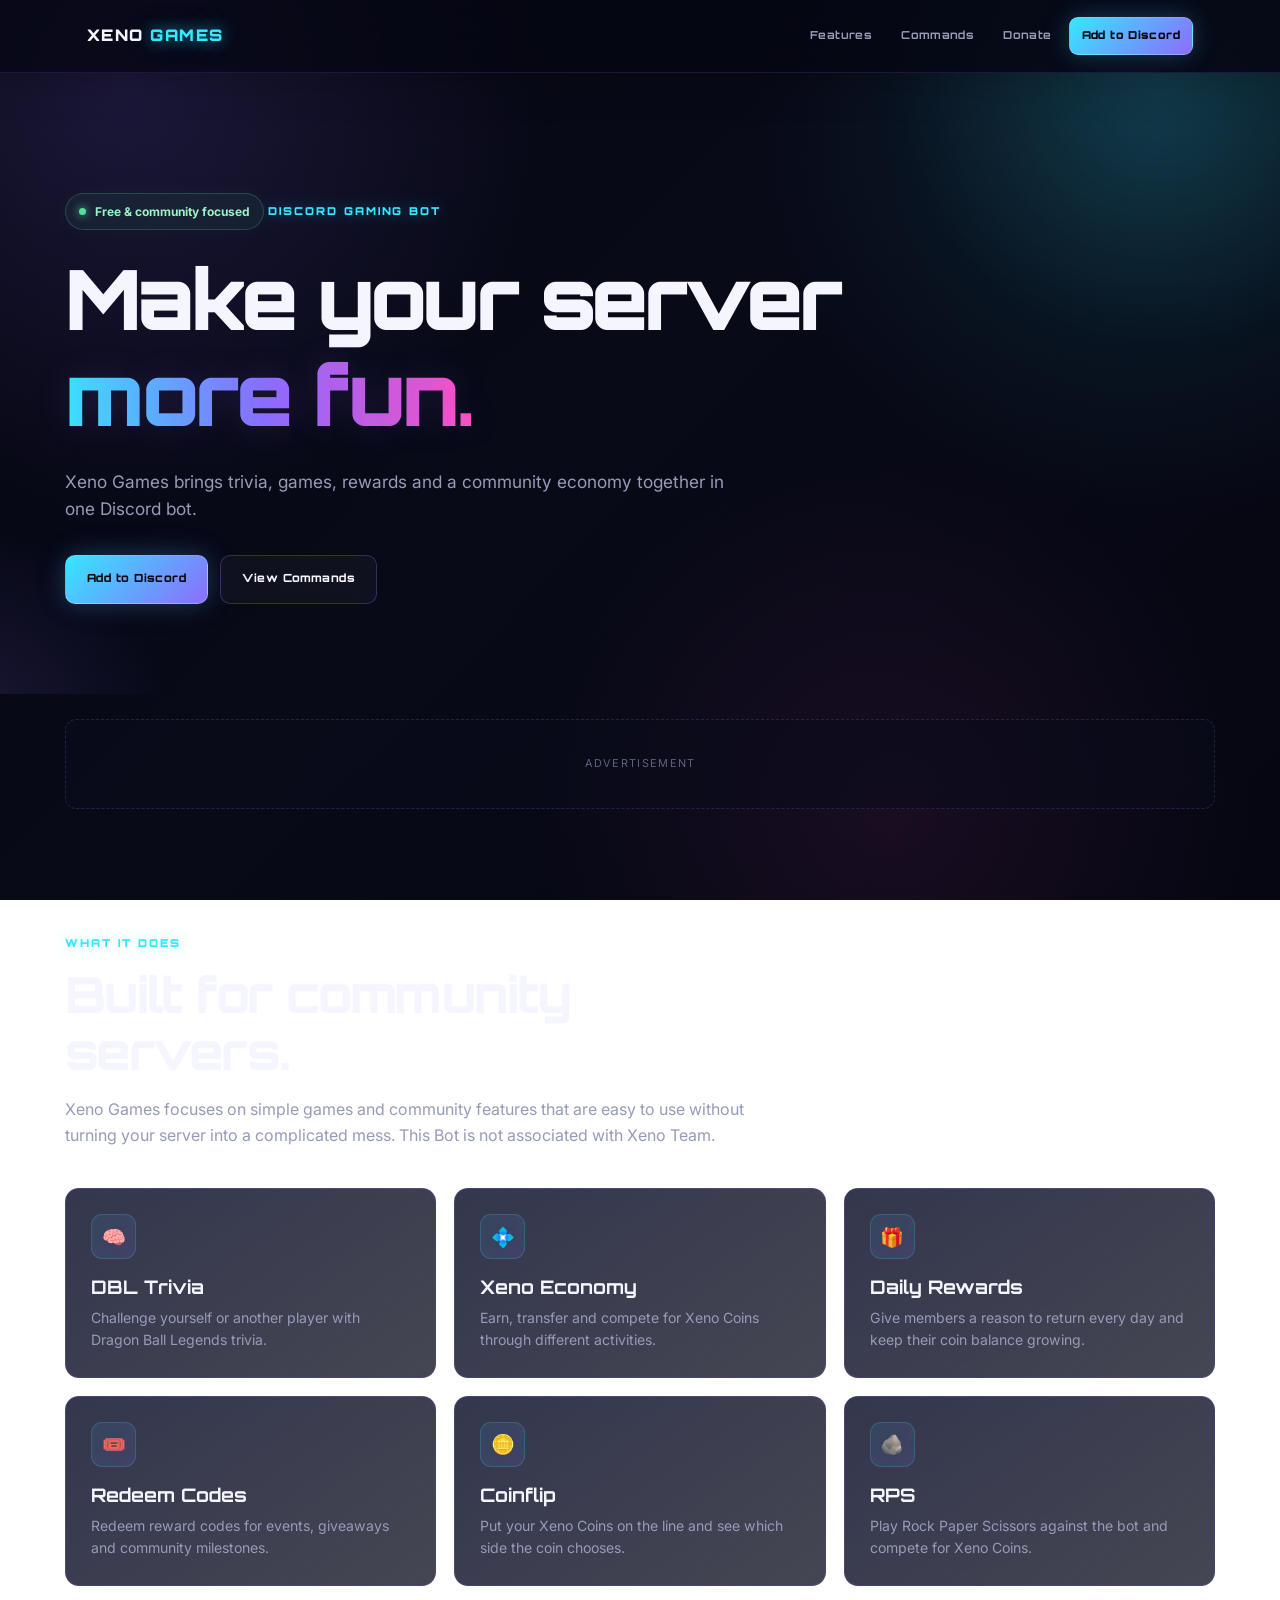
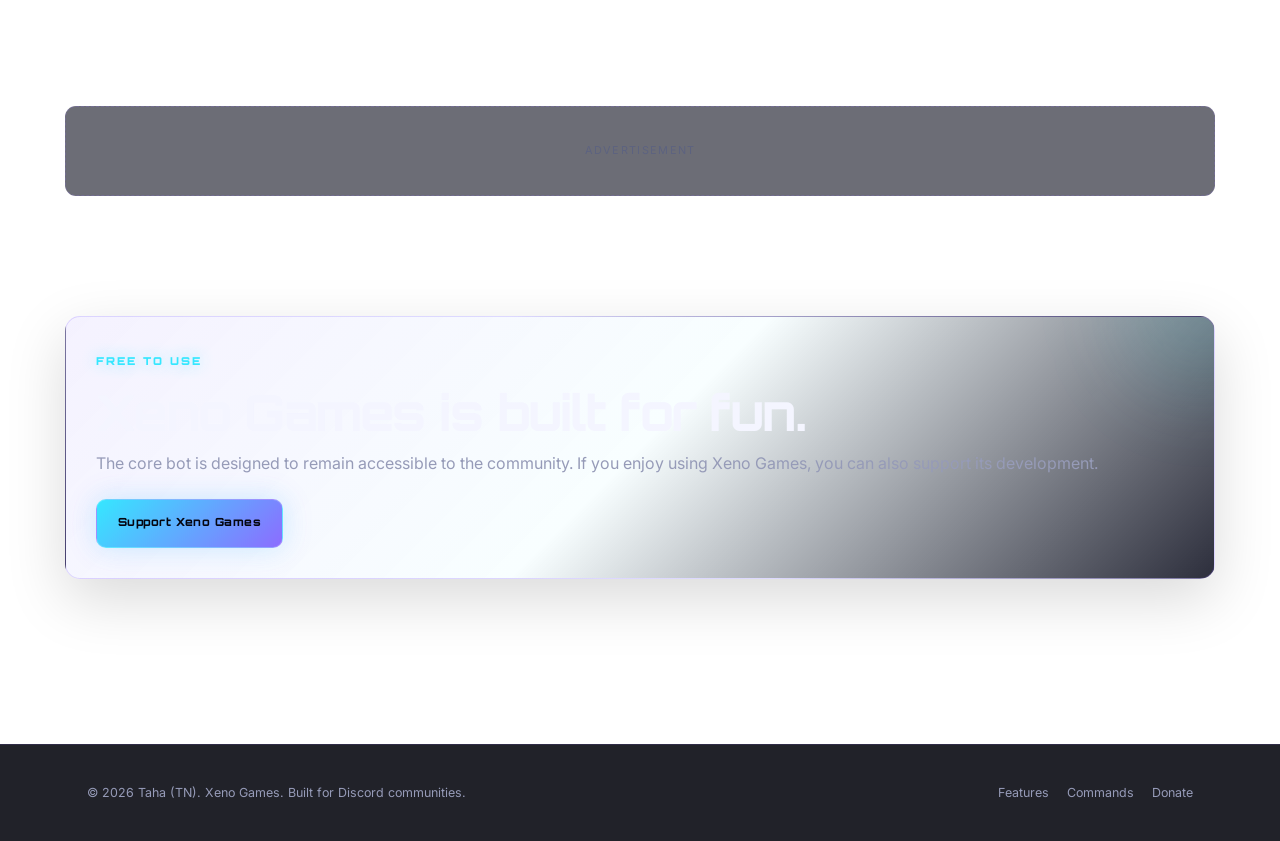
==== index.html @ e5353623 "Update index.html" ====
<!DOCTYPE html>
<html lang="en">
<head>
    <meta charset="UTF-8">
    <meta name="viewport" content="width=device-width, initial-scale=1.0">

    <meta name="description" content="Xeno Games is a Discord gaming bot featuring trivia, economy, rewards and games.">

    <title>Xeno Games — Discord Gaming Bot</title>

    <link rel="stylesheet" href="style.css?v=4">
</head>

<body>

<nav class="navbar">
    <div class="nav-inner">

        <a href="index.html" class="logo">
            XENO <span>GAMES</span>
        </a>

        <div class="nav-links">
            <a href="features.html">Features</a>
            <a href="commands.html">Commands</a>
            <a href="donate.html">Donate</a>
            <a href="https://discord.com/oauth2/authorize?client_id=1537692246218899456"
   target="_blank"
   class="nav-cta"
   style="position:relative; z-index:9999; pointer-events:auto;">
   Add to Discord
            </a>
        </div>

    </div>
</nav>


<main>

<section class="hero">
    <div class="container">

        <div class="hero-content">

            <div class="status">
                <span class="status-dot"></span>
                Free &amp; community focused
            </div>

            <span class="eyebrow">Discord Gaming Bot</span>

            <h1>
                Make your server
                <span>more fun.</span>
            </h1>

            <p class="hero-description">
                Xeno Games brings trivia, games, rewards and a community
                economy together in one Discord bot.
            </p>

            <div class="buttons">
                <a href="https://discord.com/oauth2/authorize?client_id=1537692246218899456" class="btn btn-primary">
                    Add to Discord
                </a>

                <a href="commands.html" class="btn btn-secondary">
                    View Commands
                </a>
            </div>

        </div>

    </div>
</section>


<div class="container">
    <div class="ad-slot">
        Advertisement
    </div>
</div>


<section class="section">
    <div class="container">

        <div class="section-header">
            <span class="eyebrow">What it does</span>

            <h2>Built for community servers.</h2>

            <p>
                Xeno Games focuses on simple games and community features
                that are easy to use without turning your server into a
                complicated mess. This Bot is not associated with Xeno Team.
            </p>
        </div>


        <div class="grid">

            <div class="card">
                <div class="card-icon">🧠</div>
                <h3>DBL Trivia</h3>
                <p>
                    Challenge yourself or another player with Dragon Ball
                    Legends trivia.
                </p>
            </div>

            <div class="card">
                <div class="card-icon">💠</div>
                <h3>Xeno Economy</h3>
                <p>
                    Earn, transfer and compete for Xeno Coins through
                    different activities.
                </p>
            </div>

            <div class="card">
                <div class="card-icon">🎁</div>
                <h3>Daily Rewards</h3>
                <p>
                    Give members a reason to return every day and keep
                    their coin balance growing.
                </p>
            </div>

            <div class="card">
                <div class="card-icon">🎟️</div>
                <h3>Redeem Codes</h3>
                <p>
                    Redeem reward codes for events, giveaways and
                    community milestones.
                </p>
            </div>

            <div class="card">
                <div class="card-icon">🪙</div>
                <h3>Coinflip</h3>
                <p>
                    Put your Xeno Coins on the line and see which side
                    the coin chooses.
                </p>
            </div>

            <div class="card">
                <div class="card-icon">🪨</div>
                <h3>RPS</h3>
                <p>
                    Play Rock Paper Scissors against the bot and compete
                    for Xeno Coins.
                </p>
            </div>

        </div>

    </div>
</section>


<div class="container">
    <div class="ad-slot">
        Advertisement
    </div>
</div>


<section class="section">
    <div class="container">

        <div class="info-panel">

            <span class="eyebrow">Free to use</span>

            <h2>Xeno Games is built for fun.</h2>

            <p>
                The core bot is designed to remain accessible to the
                community. If you enjoy using Xeno Games, you can also
                support its development.
            </p>

            <div class="buttons" style="margin-top: 22px;">
                <a href="donate.html" class="btn btn-primary">
                    Support Xeno Games
                </a>
            </div>

        </div>

    </div>
</section>

</main>


<footer>
    <div class="footer-inner">

        <div class="footer-text">
            © 2026 Taha (TN). Xeno Games. Built for Discord communities.
        </div>

        <div class="footer-links">
            <a href="features.html">Features</a>
            <a href="commands.html">Commands</a>
            <a href="donate.html">Donate</a>
        </div>

    </div>
</footer>

</body>
</html>
---- style.css ----
@import url('https://fonts.googleapis.com/css2?family=Inter:wght@400;500;600;700;800&family=Orbitron:wght@500;600;700;800;900&display=swap');

/* =========================================================
   XENO PROJECTS — GAMING / CYBER THEME
========================================================= */

:root {
    --bg: #050611;
    --bg-2: #080a18;
    --panel: rgba(15, 18, 38, 0.78);
    --panel-solid: #0f1226;
    --panel-2: rgba(21, 25, 52, 0.9);

    --border: rgba(126, 110, 255, 0.18);
    --border-hover: rgba(126, 110, 255, 0.48);

    --text: #f4f5ff;
    --muted: #969bb8;

    --cyan: #35e7ff;
    --cyan-soft: #82f1ff;

    --purple: #8c6cff;
    --purple-soft: #b5a1ff;

    --pink: #ff4fc3;
    --orange: #ff914d;

    --green: #52e09b;
    --red: #ff5f72;

    --radius: 14px;
}

/* =========================================================
   RESET
========================================================= */

* {
    margin: 0;
    padding: 0;
    box-sizing: border-box;
}

html {
    scroll-behavior: smooth;
}

body {
    min-height: 100vh;

    font-family:
        "Inter",
        system-ui,
        -apple-system,
        BlinkMacSystemFont,
        "Segoe UI",
        sans-serif;

    color: var(--text);

    line-height: 1.6;

    overflow-x: hidden;

    background:
        radial-gradient(
            circle at 10% 10%,
            rgba(140, 108, 255, 0.16),
            transparent 30%
        ),
        radial-gradient(
            circle at 90% 15%,
            rgba(53, 231, 255, 0.11),
            transparent 28%
        ),
        radial-gradient(
            circle at 70% 90%,
            rgba(255, 79, 195, 0.08),
            transparent 30%
        ),
        linear-gradient(
            135deg,
            #050611,
            #080a18 45%,
            #050611
        );

    background-attachment: fixed;
}

body::before {
    content: "";

    position: fixed;

    inset: 0;

    pointer-events: none;

    opacity: 0.18;

    background-image:
        linear-gradient(
            rgba(255,255,255,0.025) 1px,
            transparent 1px
        ),
        linear-gradient(
            90deg,
            rgba(255,255,255,0.025) 1px,
            transparent 1px
        );

    background-size: 45px 45px;

    mask-image: linear-gradient(
        to bottom,
        black,
        transparent 85%
    );

    z-index: -1;
}

a {
    color: inherit;
    text-decoration: none;
}

button,
a {
    -webkit-tap-highlight-color: transparent;
}

/* =========================================================
   GAMING TYPOGRAPHY
========================================================= */

h1,
h2,
h3,
.logo,
.nav-links a,
.nav-cta,
.btn,
.eyebrow,
.command-name {
    font-family:
        "Orbitron",
        "Inter",
        sans-serif;
}

h1,
h2,
h3 {
    line-height: 1.15;
}

h1 {
    font-weight: 900;
    letter-spacing: -0.045em;
}

h2 {
    font-weight: 800;
    letter-spacing: -0.035em;
}

h3 {
    font-weight: 700;
}

/* =========================================================
   NAVBAR
========================================================= */

.navbar {
    position: sticky;

    top: 0;

    z-index: 1000;

    width: 100%;

    background:
        rgba(5, 6, 17, 0.72);

    border-bottom:
        1px solid rgba(140, 108, 255, 0.16);

    backdrop-filter: blur(22px);
    -webkit-backdrop-filter: blur(22px);

    box-shadow:
        0 10px 40px rgba(0, 0, 0, 0.18);
}

.nav-inner {
    max-width: 1150px;

    min-height: 72px;

    margin: auto;

    padding: 0 22px;

    display: flex;

    align-items: center;

    justify-content: space-between;

    gap: 20px;
}

.logo {
    font-size: 1rem;

    font-weight: 900;

    letter-spacing: 0.09em;

    white-space: nowrap;
}

.logo span {
    color: var(--cyan);

    text-shadow:
        0 0 15px rgba(53, 231, 255, 0.65),
        0 0 35px rgba(53, 231, 255, 0.25);
}

.nav-links {
    display: flex;

    align-items: center;

    gap: 5px;
}

.nav-links a {
    position: relative;

    padding: 9px 12px;

    border-radius: 9px;

    color: var(--muted);

    font-size: 0.69rem;

    font-weight: 700;

    letter-spacing: 0.035em;

    transition:
        color 0.2s ease,
        background 0.2s ease,
        transform 0.2s ease;
}

.nav-links a:hover,
.nav-links a.active {
    color: white;

    background:
        linear-gradient(
            135deg,
            rgba(140,108,255,0.13),
            rgba(53,231,255,0.06)
        );

    transform: translateY(-1px);
}

.nav-links a.active::after {
    content: "";

    position: absolute;

    left: 18%;
    right: 18%;

    bottom: 3px;

    height: 2px;

    border-radius: 99px;

    background:
        linear-gradient(
            90deg,
            var(--purple),
            var(--cyan)
        );

    box-shadow:
        0 0 10px rgba(53, 231, 255, 0.5);
}

/* =========================================================
   DISCORD BUTTON
========================================================= */

.nav-cta {
    color: #050611 !important;

    background:
        linear-gradient(
            135deg,
            var(--cyan),
            var(--purple)
        ) !important;

    border:
        1px solid rgba(255,255,255,0.22);

    font-weight: 900 !important;

    box-shadow:
        0 0 22px rgba(53,231,255,0.18),
        0 0 35px rgba(140,108,255,0.12);

    transition:
        transform 0.2s ease,
        filter 0.2s ease,
        box-shadow 0.2s ease;
}

.nav-cta:hover {
    color: #050611 !important;

    transform: translateY(-2px) scale(1.02);

    filter: brightness(1.1);

    box-shadow:
        0 0 30px rgba(53,231,255,0.35),
        0 0 45px rgba(140,108,255,0.22);
}

/* =========================================================
   GENERAL
========================================================= */

.container {
    width: min(1150px, calc(100% - 36px));

    margin: auto;
}

.section {
    padding: 95px 0;
}

.section-header {
    max-width: 700px;

    margin-bottom: 40px;
}

.eyebrow {
    display: inline-block;

    margin-bottom: 14px;

    color: var(--cyan);

    font-size: 0.68rem;

    font-weight: 900;

    letter-spacing: 0.18em;

    text-transform: uppercase;

    text-shadow:
        0 0 15px rgba(53,231,255,0.45);
}

h1 {
    font-size:
        clamp(2.6rem, 7vw, 5.2rem);
}

h2 {
    font-size:
        clamp(2rem, 4vw, 3.1rem);
}

.section-header p,
.muted {
    color: var(--muted);
}

.section-header p {
    margin-top: 17px;

    font-size: 1rem;
}

/* =========================================================
   HERO
========================================================= */

.hero {
    position: relative;

    padding: 120px 0 90px;

    overflow: hidden;
}

.hero::before {
    content: "";

    position: absolute;

    width: 600px;
    height: 600px;

    top: -300px;
    right: -180px;

    border-radius: 50%;

    background:
        radial-gradient(
            circle,
            rgba(53,231,255,0.14),
            transparent 65%
        );

    filter: blur(20px);

    pointer-events: none;
}

.hero::after {
    content: "";

    position: absolute;

    width: 500px;
    height: 500px;

    left: -300px;
    bottom: -300px;

    border-radius: 50%;

    background:
        radial-gradient(
            circle,
            rgba(140,108,255,0.16),
            transparent 65%
        );

    pointer-events: none;
}

.hero-content {
    position: relative;

    z-index: 2;

    max-width: 820px;
}

.hero h1 span {
    color: transparent;

    background:
        linear-gradient(
            90deg,
            var(--cyan),
            var(--purple),
            var(--pink)
        );

    background-clip: text;
    -webkit-background-clip: text;

    text-shadow:
        0 0 35px rgba(140,108,255,0.16);
}

.hero-description {
    max-width: 680px;

    margin: 25px 0 32px;

    color: var(--muted);

    font-size: 1.08rem;
}

/* =========================================================
   STATUS
========================================================= */

.status {
    display: inline-flex;

    align-items: center;

    gap: 9px;

    padding: 8px 13px;

    margin-bottom: 21px;

    border:
        1px solid rgba(82,224,155,0.22);

    border-radius: 999px;

    background:
        rgba(82,224,155,0.07);

    color: #9bf2c6;

    font-size: 0.75rem;

    font-weight: 700;

    box-shadow:
        0 0 20px rgba(82,224,155,0.05);
}

.status-dot {
    width: 7px;
    height: 7px;

    border-radius: 50%;

    background: var(--green);

    box-shadow:
        0 0 8px var(--green);

    animation:
        pulse 2s infinite;
}

@keyframes pulse {
    0%,
    100% {
        opacity: 1;
        transform: scale(1);
    }

    50% {
        opacity: 0.55;
        transform: scale(0.8);
    }
}

/* =========================================================
   BUTTONS
========================================================= */

.buttons {
    display: flex;

    flex-wrap: wrap;

    gap: 12px;
}

.btn {
    position: relative;

    display: inline-flex;

    align-items: center;

    justify-content: center;

    min-height: 49px;

    padding: 0 21px;

    border: 1px solid transparent;

    border-radius: 10px;

    font-size: 0.7rem;

    font-weight: 800;

    letter-spacing: 0.04em;

    cursor: pointer;

    overflow: hidden;

    transition:
        transform 0.2s ease,
        box-shadow 0.2s ease,
        filter 0.2s ease,
        border-color 0.2s ease;
}

.btn::before {
    content: "";

    position: absolute;

    top: 0;
    left: -120%;

    width: 80%;
    height: 100%;

    background:
        linear-gradient(
            90deg,
            transparent,
            rgba(255,255,255,0.22),
            transparent
        );

    transform: skewX(-20deg);

    transition: left 0.55s ease;

    pointer-events: none;
}

.btn:hover::before {
    left: 140%;
}

.btn:hover {
    transform: translateY(-3px);
}

.btn:active {
    transform: translateY(0) scale(0.97);
}

/* CYAN + PURPLE */

.btn-primary {
    color: #050611;

    background:
        linear-gradient(
            135deg,
            var(--cyan),
            var(--purple)
        );

    border-color:
        rgba(255,255,255,0.2);

    box-shadow:
        0 0 25px rgba(53,231,255,0.18),
        0 0 35px rgba(140,108,255,0.12);
}

.btn-primary:hover {
    filter: brightness(1.12);

    box-shadow:
        0 0 35px rgba(53,231,255,0.32),
        0 0 50px rgba(140,108,255,0.22);
}

/* GLASS */

.btn-secondary {
    color: var(--text);

    background:
        rgba(255,255,255,0.035);

    border-color:
        rgba(140,108,255,0.3);

    backdrop-filter: blur(10px);
}

.btn-secondary:hover {
    color: var(--cyan);

    border-color:
        rgba(53,231,255,0.6);

    background:
        rgba(53,231,255,0.07);

    box-shadow:
        0 0 25px rgba(53,231,255,0.12);
}

/* ORANGE */

.btn-orange {
    color: #180a03;

    background:
        linear-gradient(
            135deg,
            var(--orange),
            #ffc06d
        );

    box-shadow:
        0 0 25px rgba(255,145,77,0.16);
}

.btn-orange:hover {
    filter: brightness(1.1);

    box-shadow:
        0 0 35px rgba(255,145,77,0.3);
}

/* PURPLE */

.btn-purple {
    color: white;

    background:
        linear-gradient(
            135deg,
            #7357ff,
            #bd73ff
        );

    box-shadow:
        0 0 25px rgba(140,108,255,0.2);
}

.btn-purple:hover {
    filter: brightness(1.1);

    box-shadow:
        0 0 35px rgba(140,108,255,0.35);
}

/* GREEN */

.btn-green {
    color: #06130d;

    background:
        linear-gradient(
            135deg,
            var(--green),
            #9af5c8
        );

    box-shadow:
        0 0 25px rgba(82,224,155,0.15);
}

.btn-green:hover {
    filter: brightness(1.08);

    box-shadow:
        0 0 35px rgba(82,224,155,0.3);
}

/* PINK */

.btn-pink {
    color: white;

    background:
        linear-gradient(
            135deg,
            var(--pink),
            #8c6cff
        );

    box-shadow:
        0 0 25px rgba(255,79,195,0.16);
}

.btn-pink:hover {
    filter: brightness(1.1);

    box-shadow:
        0 0 35px rgba(255,79,195,0.3);
}

/* =========================================================
   CARDS
========================================================= */

.grid {
    display: grid;

    grid-template-columns:
        repeat(3, 1fr);

    gap: 18px;
}

.card {
    position: relative;

    padding: 25px;

    border:
        1px solid var(--border);

    border-radius: var(--radius);

    background:
        linear-gradient(
            145deg,
            rgba(18,22,48,0.86),
            rgba(10,12,28,0.76)
        );

    backdrop-filter: blur(14px);
    -webkit-backdrop-filter: blur(14px);

    overflow: hidden;

    transition:
        transform 0.25s ease,
        border-color 0.25s ease,
        box-shadow 0.25s ease,
        background 0.25s ease;
}

.card::before {
    content: "";

    position: absolute;

    top: 0;
    left: 0;
    right: 0;

    height: 2px;

    background:
        linear-gradient(
            90deg,
            transparent,
            var(--purple),
            var(--cyan),
            transparent
        );

    opacity: 0;

    transition: opacity 0.25s ease;
}

.card:hover {
    transform: translateY(-7px);

    border-color:
        var(--border-hover);

    background:
        linear-gradient(
            145deg,
            rgba(23,27,58,0.95),
            rgba(11,14,32,0.9)
        );

    box-shadow:
        0 20px 50px rgba(0,0,0,0.28),
        0 0 30px rgba(140,108,255,0.08);
}

.card:hover::before {
    opacity: 1;
}

.card-icon {
    width: 45px;
    height: 45px;

    display: flex;

    align-items: center;
    justify-content: center;

    margin-bottom: 18px;

    border:
        1px solid rgba(53,231,255,0.18);

    border-radius: 11px;

    background:
        linear-gradient(
            135deg,
            rgba(53,231,255,0.08),
            rgba(140,108,255,0.12)
        );

    box-shadow:
        inset 0 0 20px rgba(140,108,255,0.04);

    font-size: 1.2rem;
}

.card h3 {
    margin-bottom: 8px;
}

.card p {
    color: var(--muted);

    font-size: 0.88rem;
}

/* =========================================================
   COMMANDS
========================================================= */

.command-list {
    display: grid;

    gap: 12px;
}

.command {
    position: relative;

    display: flex;

    align-items: center;

    justify-content: space-between;

    gap: 20px;

    padding: 18px 20px;

    border:
        1px solid var(--border);

    border-radius: 11px;

    background:
        rgba(13,16,35,0.72);

    backdrop-filter: blur(10px);

    transition:
        transform 0.2s ease,
        border-color 0.2s ease,
        background 0.2s ease,
        box-shadow 0.2s ease;
}

.command:hover {
    transform: translateX(5px);

    border-color:
        rgba(53,231,255,0.35);

    background:
        rgba(19,24,50,0.88);

    box-shadow:
        0 10px 30px rgba(0,0,0,0.18),
        -3px 0 20px rgba(53,231,255,0.05);
}

.command-name {
    color: var(--cyan);

    font-size: 0.78rem;

    font-weight: 800;

    text-shadow:
        0 0 12px rgba(53,231,255,0.25);
}

.command-description {
    color: var(--muted);

    font-size: 0.88rem;

    text-align: right;
}

/* =========================================================
   INFO PANEL
========================================================= */

.info-panel {
    position: relative;

    padding: 30px;

    border:
        1px solid rgba(140,108,255,0.25);

    border-radius: 15px;

    background:
        linear-gradient(
            135deg,
            rgba(140,108,255,0.09),
            rgba(53,231,255,0.035),
            rgba(10,12,28,0.86)
        );

    box-shadow:
        0 20px 60px rgba(0,0,0,0.15);

    overflow: hidden;
}

.info-panel::after {
    content: "";

    position: absolute;

    width: 180px;
    height: 180px;

    top: -100px;
    right: -80px;

    border-radius: 50%;

    background:
        rgba(53,231,255,0.1);

    filter: blur(40px);

    pointer-events: none;
}

.info-panel p {
    margin-top: 10px;

    color: var(--muted);
}

/* =========================================================
   DONATION
========================================================= */

.donate-box {
    max-width: 760px;

    padding: 38px;

    border:
        1px solid rgba(255,145,77,0.25);

    border-radius: 16px;

    background:
        linear-gradient(
            135deg,
            rgba(255,145,77,0.08),
            rgba(140,108,255,0.055),
            rgba(10,12,28,0.88)
        );

    box-shadow:
        0 20px 60px rgba(0,0,0,0.18);
}

.donate-box h2 {
    margin-bottom: 13px;
}

.donate-box p {
    color: var(--muted);
}

.payment-list {
    display: grid;

    grid-template-columns:
        repeat(3, 1fr);

    gap: 13px;

    margin-top: 28px;
}

.payment {
    padding: 18px;

    border:
        1px solid var(--border);

    border-radius: 11px;

    background:
        rgba(7,9,22,0.72);

    transition:
        transform 0.2s ease,
        border-color 0.2s ease,
        background 0.2s ease;
}

.payment:hover {
    transform: translateY(-4px);

    border-color:
        rgba(255,145,77,0.35);

    background:
        rgba(20,17,34,0.9);
}

.payment strong {
    display: block;

    margin-bottom: 5px;

    font-family: "Orbitron", sans-serif;

    font-size: 0.78rem;
}

.payment span {
    color: var(--muted);

    font-size: 0.8rem;
}

/* =========================================================
   AD SLOT
========================================================= */

.ad-slot {
    width: 100%;

    min-height: 90px;

    margin: 25px 0;

    display: flex;

    align-items: center;

    justify-content: center;

    border:
        1px dashed rgba(140,108,255,0.22);

    border-radius: 11px;

    background:
        rgba(10,12,27,0.6);

    color: #5d6380;

    font-size: 0.68rem;

    letter-spacing: 0.12em;

    text-transform: uppercase;
}

/* =========================================================
   PAGE HERO
========================================================= */

.page-hero {
    position: relative;

    padding: 85px 0 40px;

    overflow: hidden;
}

.page-hero::after {
    content: "";

    position: absolute;

    width: 350px;
    height: 350px;

    right: -150px;
    top: -130px;

    border-radius: 50%;

    background:
        radial-gradient(
            circle,
            rgba(140,108,255,0.13),
            transparent 68%
        );

    pointer-events: none;
}

.page-hero h1 {
    position: relative;

    z-index: 1;

    font-size:
        clamp(2.4rem, 6vw, 4.2rem);
}

.page-hero p {
    position: relative;

    z-index: 1;

    max-width: 650px;

    margin-top: 16px;

    color: var(--muted);
}

/* =========================================================
   FOOTER
========================================================= */

footer {
    position: relative;

    margin-top: 70px;

    border-top:
        1px solid rgba(140,108,255,0.14);

    background:
        rgba(3,4,12,0.88);

    backdrop-filter: blur(15px);
}

.footer-inner {
    max-width: 1150px;

    margin: auto;

    padding: 38px 22px;

    display: flex;

    align-items: center;

    justify-content: space-between;

    gap: 20px;
}

.footer-text {
    color: var(--muted);

    font-size: 0.78rem;
}

.footer-links {
    display: flex;

    gap: 18px;
}

.footer-links a {
    color: var(--muted);

    font-size: 0.78rem;

    transition:
        color 0.2s ease,
        transform 0.2s ease;
}

.footer-links a:hover {
    color: var(--cyan);

    transform: translateY(-2px);
}

/* =========================================================
   SELECTION
========================================================= */

::selection {
    color: #050611;

    background:
        var(--cyan);
}

/*
=========================================================
   SCROLLBAR
========================================================= */

::-webkit-scrollbar {
    width: 9px;
}

::-webkit-scrollbar-track {
    background: #050611;
}

::-webkit-scrollbar-thumb {
    border-radius: 99px;

    background:
        linear-gradient(
            var(--purple),
            var(--cyan)
        );
}

::-webkit-scrollbar-thumb:hover {
    background:
        linear-gradient(
            var(--cyan),
            var(--pink)
        );
}

/* =========================================================
   MOBILE
========================================================= */

@media (max-width: 850px) {

    .grid {
        grid-template-columns:
            repeat(2, 1fr);
    }

    .payment-list {
        grid-template-columns: 1fr;
    }

    .nav-links {
        gap: 2px;
    }

    .nav-links a {
        padding: 8px 9px;

        font-size: 0.63rem;
    }
}

/* =========================================================
   SMALL MOBILE
========================================================= */

@media (max-width: 650px) {

    .nav-inner {
        min-height: 64px;

        padding: 0 14px;
    }

    .logo {
        font-size: 0.82rem;
    }

    .nav-links a:not(.nav-cta) {
        display: none;
    }

    .nav-cta {
        padding: 8px 12px !important;

        font-size: 0.62rem !important;
    }

    .container {
        width:
            min(
                100% - 28px,
                1150px
            );
    }

    .hero {
        padding: 80px 0 60px;
    }

    .section {
        padding: 65px 0;
    }

    .grid {
        grid-template-columns: 1fr;
    }

    .command {
        align-items: flex-start;

        flex-direction: column;

        gap: 6px;
    }

    .command-description {
        text-align: left;
    }

    .donate-box {
        padding: 26px;
    }

    .footer-inner {
        flex-direction: column;

        align-items: flex-start;
    }

    .buttons {
        gap: 10px;
    }

    .btn {
        min-height: 46px;

        padding: 0 17px;

        font-size: 0.66rem;
    }
}

/* =========================================================
   REDUCED MOTION
========================================================= */

@media (prefers-reduced-motion: reduce) {

    *,
    *::before,
    *::after {
        scroll-behavior: auto !important;

        animation-duration: 0.01ms !important;
        animation-iteration-count: 1 !important;

        transition-duration: 0.01ms !important;
    }
   }
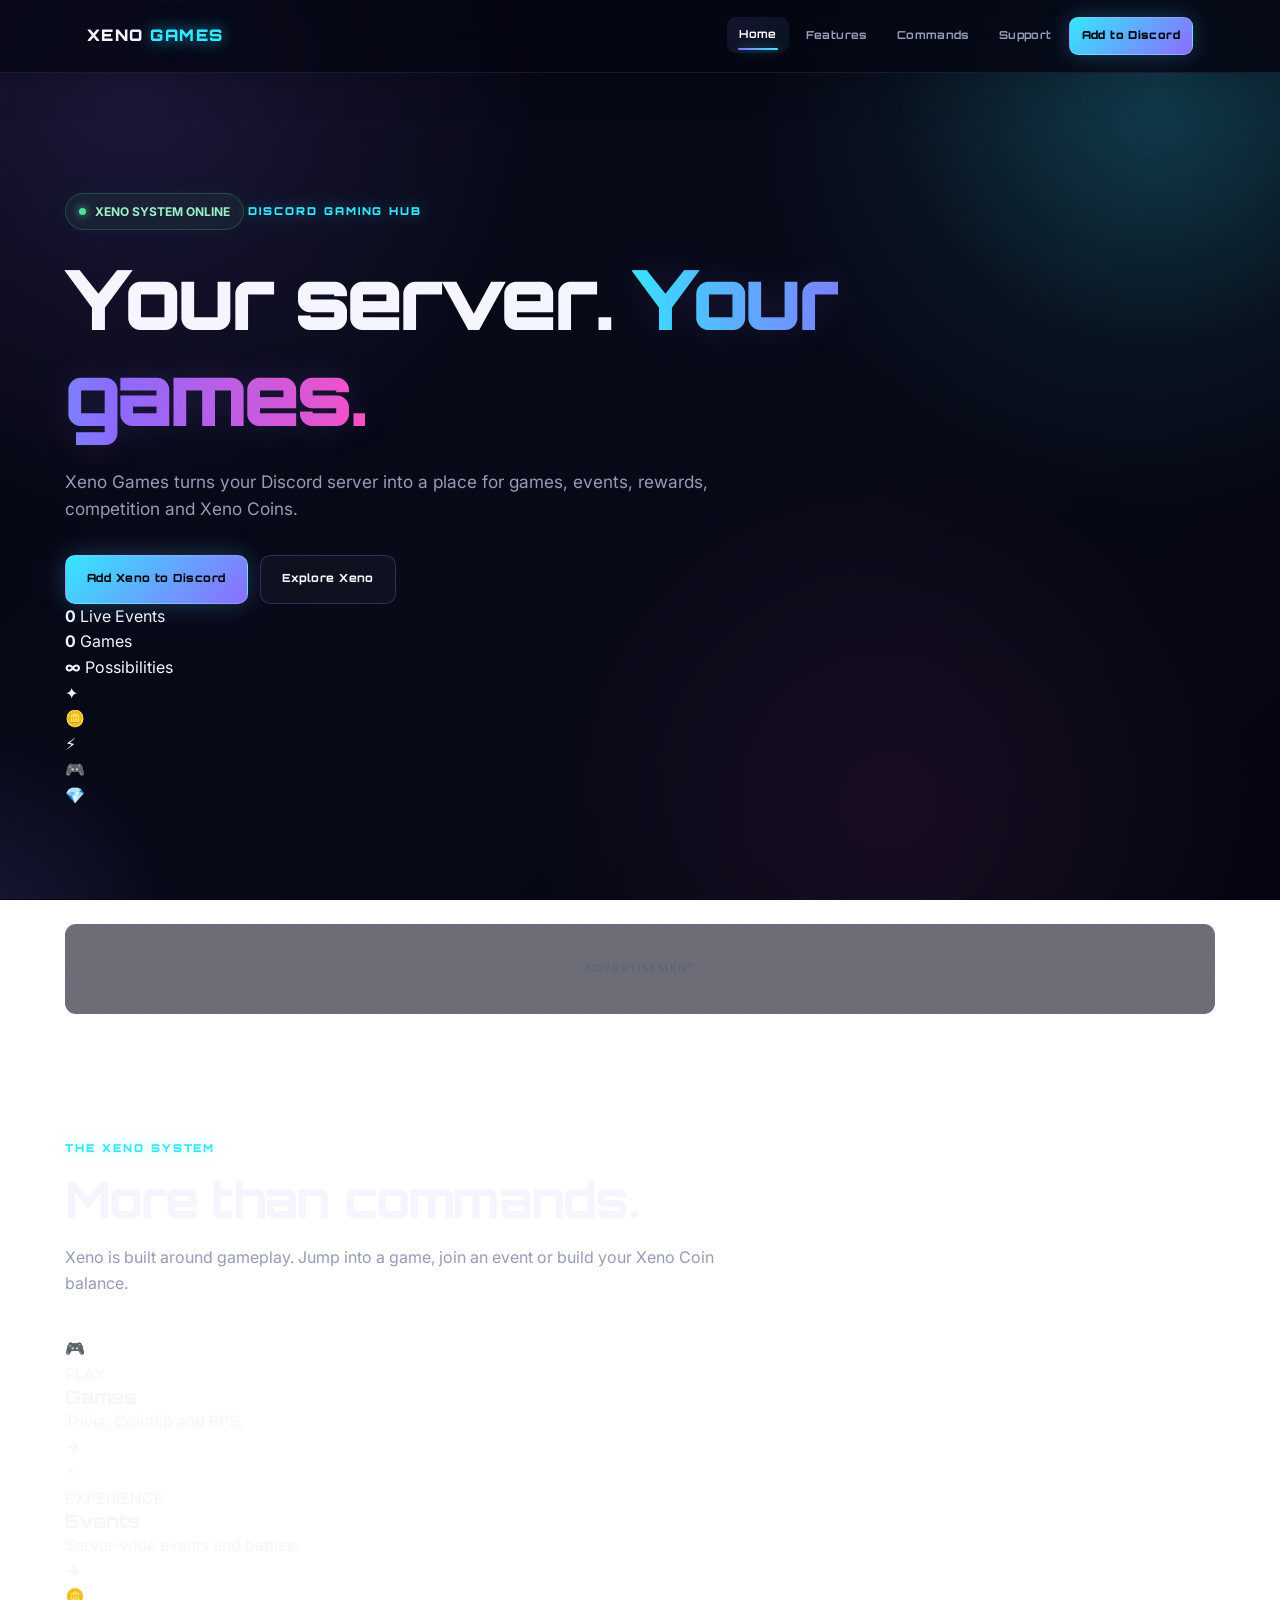
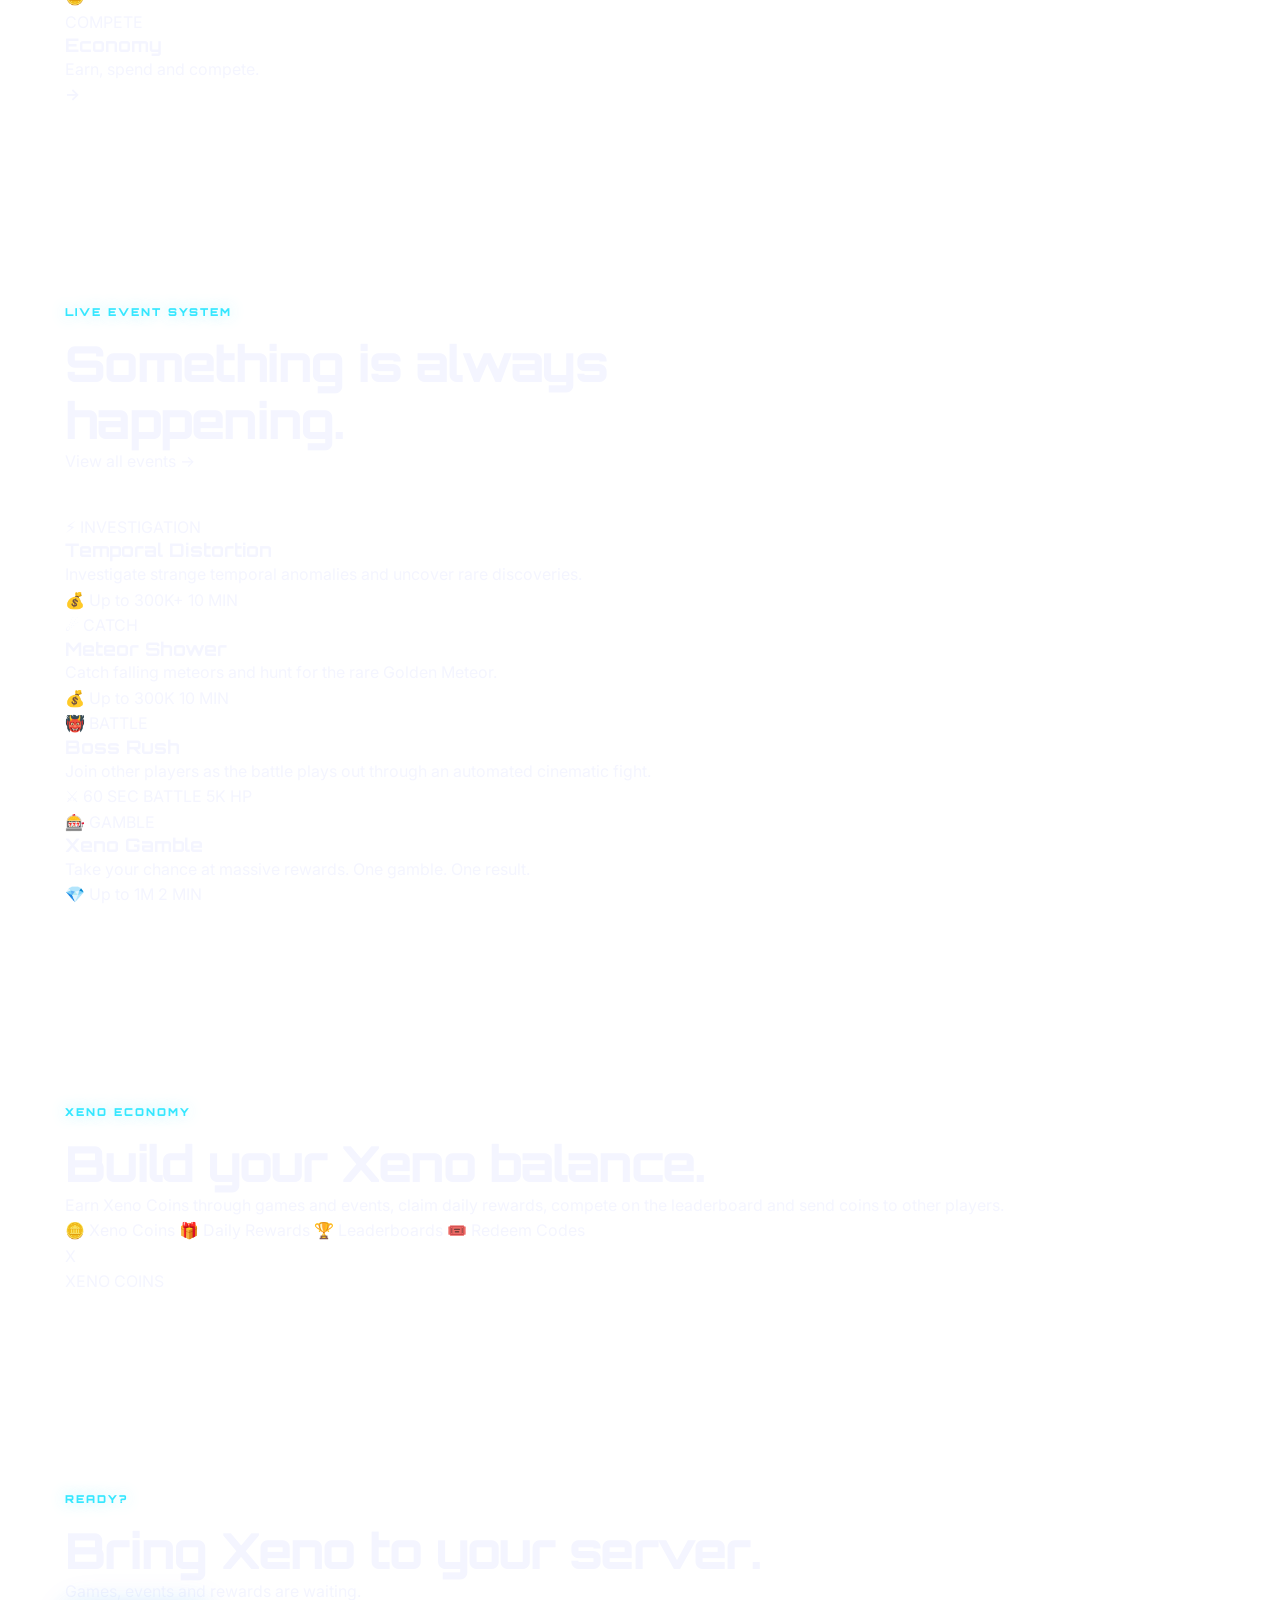
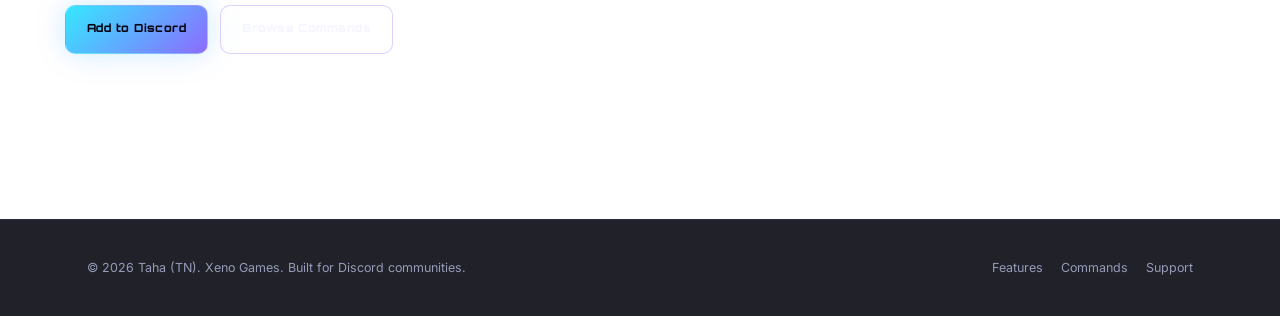
==== commit c9eac0be: "Update index.html" ====
--- a/index.html
+++ b/index.html
@@ -4,14 +4,19 @@
     <meta charset="UTF-8">
     <meta name="viewport" content="width=device-width, initial-scale=1.0">
 
-    <meta name="description" content="Xeno Games is a Discord gaming bot featuring trivia, economy, rewards and games.">
-
-    <title>Xeno Games — Discord Gaming Bot</title>
-
-    <link rel="stylesheet" href="style.css?v=4">
+    <meta name="description"
+          content="Xeno Games — a Discord gaming hub featuring games, events, rewards and Xeno Coins.">
+
+    <title>Xeno Games — Discord Gaming Hub</title>
+
+    <link rel="stylesheet" href="style.css?v=5">
 </head>
 
 <body>
+
+<div class="ambient ambient-one"></div>
+<div class="ambient ambient-two"></div>
+<div class="scanline"></div>
 
 <nav class="navbar">
     <div class="nav-inner">
@@ -21,14 +26,18 @@
         </a>
 
         <div class="nav-links">
+            <a href="index.html" class="active">Home</a>
             <a href="features.html">Features</a>
             <a href="commands.html">Commands</a>
-            <a href="donate.html">Donate</a>
-            <a href="https://discord.com/oauth2/authorize?client_id=1537692246218899456"
-   target="_blank"
-   class="nav-cta"
-   style="position:relative; z-index:9999; pointer-events:auto;">
-   Add to Discord
+            <a href="donate.html">Support</a>
+
+            <a
+                href="https://discord.com/oauth2/authorize?client_id=1537692246218899456"
+                target="_blank"
+                rel="noopener"
+                class="nav-cta"
+            >
+                Add to Discord
             </a>
         </div>
 
@@ -37,156 +46,330 @@
 
 
 <main>
+
+<!-- HERO -->
 
 <section class="hero">
     <div class="container">
 
-        <div class="hero-content">
+        <div class="hero-content reveal">
 
             <div class="status">
                 <span class="status-dot"></span>
-                Free &amp; community focused
-            </div>
-
-            <span class="eyebrow">Discord Gaming Bot</span>
+                XENO SYSTEM ONLINE
+            </div>
+
+            <span class="eyebrow">DISCORD GAMING HUB</span>
 
             <h1>
-                Make your server
-                <span>more fun.</span>
+                Your server.
+                <span>Your games.</span>
             </h1>
 
             <p class="hero-description">
-                Xeno Games brings trivia, games, rewards and a community
-                economy together in one Discord bot.
+                Xeno Games turns your Discord server into a place for
+                games, events, rewards, competition and Xeno Coins.
             </p>
 
             <div class="buttons">
-                <a href="https://discord.com/oauth2/authorize?client_id=1537692246218899456" class="btn btn-primary">
+
+                <a
+                    href="https://discord.com/oauth2/authorize?client_id=1537692246218899456"
+                    target="_blank"
+                    rel="noopener"
+                    class="btn btn-primary pulse-button"
+                >
+                    Add Xeno to Discord
+                </a>
+
+                <a href="features.html" class="btn btn-secondary">
+                    Explore Xeno
+                </a>
+
+            </div>
+
+            <div class="hero-stats">
+
+                <div class="stat">
+                    <strong data-count="6">0</strong>
+                    <span>Live Events</span>
+                </div>
+
+                <div class="stat">
+                    <strong data-count="3">0</strong>
+                    <span>Games</span>
+                </div>
+
+                <div class="stat">
+                    <strong data-count="∞">∞</strong>
+                    <span>Possibilities</span>
+                </div>
+
+            </div>
+
+        </div>
+
+        <div class="hero-orbit">
+
+            <div class="orbit orbit-one"></div>
+            <div class="orbit orbit-two"></div>
+
+            <div class="xeno-core">
+                <span>✦</span>
+            </div>
+
+            <div class="floating-symbol symbol-one">🪙</div>
+            <div class="floating-symbol symbol-two">⚡</div>
+            <div class="floating-symbol symbol-three">🎮</div>
+            <div class="floating-symbol symbol-four">💎</div>
+
+        </div>
+
+    </div>
+</section>
+
+
+<!-- AD -->
+
+<div class="container reveal">
+    <div class="ad-slot">
+        Advertisement
+    </div>
+</div>
+
+
+<!-- QUICK CATEGORIES -->
+
+<section class="section compact-section">
+    <div class="container">
+
+        <div class="section-header reveal">
+            <span class="eyebrow">THE XENO SYSTEM</span>
+
+            <h2>More than commands.</h2>
+
+            <p>
+                Xeno is built around gameplay. Jump into a game,
+                join an event or build your Xeno Coin balance.
+            </p>
+        </div>
+
+        <div class="category-grid">
+
+            <a href="features.html#games" class="category-card reveal">
+                <div class="category-icon">🎮</div>
+                <div>
+                    <span>PLAY</span>
+                    <h3>Games</h3>
+                    <p>Trivia, Coinflip and RPS.</p>
+                </div>
+                <b>→</b>
+            </a>
+
+            <a href="features.html#events" class="category-card reveal">
+                <div class="category-icon">⚡</div>
+                <div>
+                    <span>EXPERIENCE</span>
+                    <h3>Events</h3>
+                    <p>Server-wide events and battles.</p>
+                </div>
+                <b>→</b>
+            </a>
+
+            <a href="features.html#economy" class="category-card reveal">
+                <div class="category-icon">🪙</div>
+                <div>
+                    <span>COMPETE</span>
+                    <h3>Economy</h3>
+                    <p>Earn, spend and compete.</p>
+                </div>
+                <b>→</b>
+            </a>
+
+        </div>
+
+    </div>
+</section>
+
+
+<!-- FEATURED EVENTS -->
+
+<section class="section event-section">
+    <div class="container">
+
+        <div class="section-header split-header reveal">
+
+            <div>
+                <span class="eyebrow">LIVE EVENT SYSTEM</span>
+                <h2>Something is always happening.</h2>
+            </div>
+
+            <a href="features.html#events" class="text-link">
+                View all events →
+            </a>
+
+        </div>
+
+        <div class="event-grid">
+
+            <div class="event-card temporal reveal">
+                <div class="event-top">
+                    <span class="event-icon">⚡</span>
+                    <span class="event-tag">INVESTIGATION</span>
+                </div>
+
+                <h3>Temporal Distortion</h3>
+
+                <p>
+                    Investigate strange temporal anomalies and
+                    uncover rare discoveries.
+                </p>
+
+                <div class="event-footer">
+                    <span>💰 Up to 300K+</span>
+                    <span>10 MIN</span>
+                </div>
+            </div>
+
+
+            <div class="event-card meteor reveal">
+                <div class="event-top">
+                    <span class="event-icon">☄️</span>
+                    <span class="event-tag">CATCH</span>
+                </div>
+
+                <h3>Meteor Shower</h3>
+
+                <p>
+                    Catch falling meteors and hunt for the rare
+                    Golden Meteor.
+                </p>
+
+                <div class="event-footer">
+                    <span>💰 Up to 300K</span>
+                    <span>10 MIN</span>
+                </div>
+            </div>
+
+
+            <div class="event-card boss reveal">
+                <div class="event-top">
+                    <span class="event-icon">👹</span>
+                    <span class="event-tag">BATTLE</span>
+                </div>
+
+                <h3>Boss Rush</h3>
+
+                <p>
+                    Join other players as the battle plays out
+                    through an automated cinematic fight.
+                </p>
+
+                <div class="event-footer">
+                    <span>⚔️ 60 SEC BATTLE</span>
+                    <span>5K HP</span>
+                </div>
+            </div>
+
+
+            <div class="event-card gamble reveal">
+                <div class="event-top">
+                    <span class="event-icon">🎰</span>
+                    <span class="event-tag">GAMBLE</span>
+                </div>
+
+                <h3>Xeno Gamble</h3>
+
+                <p>
+                    Take your chance at massive rewards.
+                    One gamble. One result.
+                </p>
+
+                <div class="event-footer">
+                    <span>💎 Up to 1M</span>
+                    <span>2 MIN</span>
+                </div>
+            </div>
+
+        </div>
+
+    </div>
+</section>
+
+
+<!-- ECONOMY -->
+
+<section class="section">
+    <div class="container">
+
+        <div class="economy-panel reveal">
+
+            <div class="economy-content">
+
+                <span class="eyebrow">XENO ECONOMY</span>
+
+                <h2>
+                    Build your
+                    <span>Xeno balance.</span>
+                </h2>
+
+                <p>
+                    Earn Xeno Coins through games and events,
+                    claim daily rewards, compete on the leaderboard
+                    and send coins to other players.
+                </p>
+
+                <div class="economy-pills">
+                    <span>🪙 Xeno Coins</span>
+                    <span>🎁 Daily Rewards</span>
+                    <span>🏆 Leaderboards</span>
+                    <span>🎟️ Redeem Codes</span>
+                </div>
+
+            </div>
+
+            <div class="coin-display">
+                <div class="coin-glow"></div>
+                <div class="coin">X</div>
+                <span>XENO COINS</span>
+            </div>
+
+        </div>
+
+    </div>
+</section>
+
+
+<!-- CTA -->
+
+<section class="section">
+    <div class="container">
+
+        <div class="cta-panel reveal">
+
+            <span class="eyebrow">READY?</span>
+
+            <h2>Bring Xeno to your server.</h2>
+
+            <p>
+                Games, events and rewards are waiting.
+            </p>
+
+            <div class="buttons">
+
+                <a
+                    href="https://discord.com/oauth2/authorize?client_id=1537692246218899456"
+                    target="_blank"
+                    rel="noopener"
+                    class="btn btn-primary"
+                >
                     Add to Discord
                 </a>
 
                 <a href="commands.html" class="btn btn-secondary">
-                    View Commands
+                    Browse Commands
                 </a>
-            </div>
-
-        </div>
-
-    </div>
-</section>
-
-
-<div class="container">
-    <div class="ad-slot">
-        Advertisement
-    </div>
-</div>
-
-
-<section class="section">
-    <div class="container">
-
-        <div class="section-header">
-            <span class="eyebrow">What it does</span>
-
-            <h2>Built for community servers.</h2>
-
-            <p>
-                Xeno Games focuses on simple games and community features
-                that are easy to use without turning your server into a
-                complicated mess. This Bot is not associated with Xeno Team.
-            </p>
-        </div>
-
-
-        <div class="grid">
-
-            <div class="card">
-                <div class="card-icon">🧠</div>
-                <h3>DBL Trivia</h3>
-                <p>
-                    Challenge yourself or another player with Dragon Ball
-                    Legends trivia.
-                </p>
-            </div>
-
-            <div class="card">
-                <div class="card-icon">💠</div>
-                <h3>Xeno Economy</h3>
-                <p>
-                    Earn, transfer and compete for Xeno Coins through
-                    different activities.
-                </p>
-            </div>
-
-            <div class="card">
-                <div class="card-icon">🎁</div>
-                <h3>Daily Rewards</h3>
-                <p>
-                    Give members a reason to return every day and keep
-                    their coin balance growing.
-                </p>
-            </div>
-
-            <div class="card">
-                <div class="card-icon">🎟️</div>
-                <h3>Redeem Codes</h3>
-                <p>
-                    Redeem reward codes for events, giveaways and
-                    community milestones.
-                </p>
-            </div>
-
-            <div class="card">
-                <div class="card-icon">🪙</div>
-                <h3>Coinflip</h3>
-                <p>
-                    Put your Xeno Coins on the line and see which side
-                    the coin chooses.
-                </p>
-            </div>
-
-            <div class="card">
-                <div class="card-icon">🪨</div>
-                <h3>RPS</h3>
-                <p>
-                    Play Rock Paper Scissors against the bot and compete
-                    for Xeno Coins.
-                </p>
-            </div>
-
-        </div>
-
-    </div>
-</section>
-
-
-<div class="container">
-    <div class="ad-slot">
-        Advertisement
-    </div>
-</div>
-
-
-<section class="section">
-    <div class="container">
-
-        <div class="info-panel">
-
-            <span class="eyebrow">Free to use</span>
-
-            <h2>Xeno Games is built for fun.</h2>
-
-            <p>
-                The core bot is designed to remain accessible to the
-                community. If you enjoy using Xeno Games, you can also
-                support its development.
-            </p>
-
-            <div class="buttons" style="margin-top: 22px;">
-                <a href="donate.html" class="btn btn-primary">
-                    Support Xeno Games
-                </a>
+
             </div>
 
         </div>
@@ -207,11 +390,14 @@
         <div class="footer-links">
             <a href="features.html">Features</a>
             <a href="commands.html">Commands</a>
-            <a href="donate.html">Donate</a>
+            <a href="donate.html">Support</a>
         </div>
 
     </div>
 </footer>
+
+
+<script src="script.js"></script>
 
 </body>
 </html>
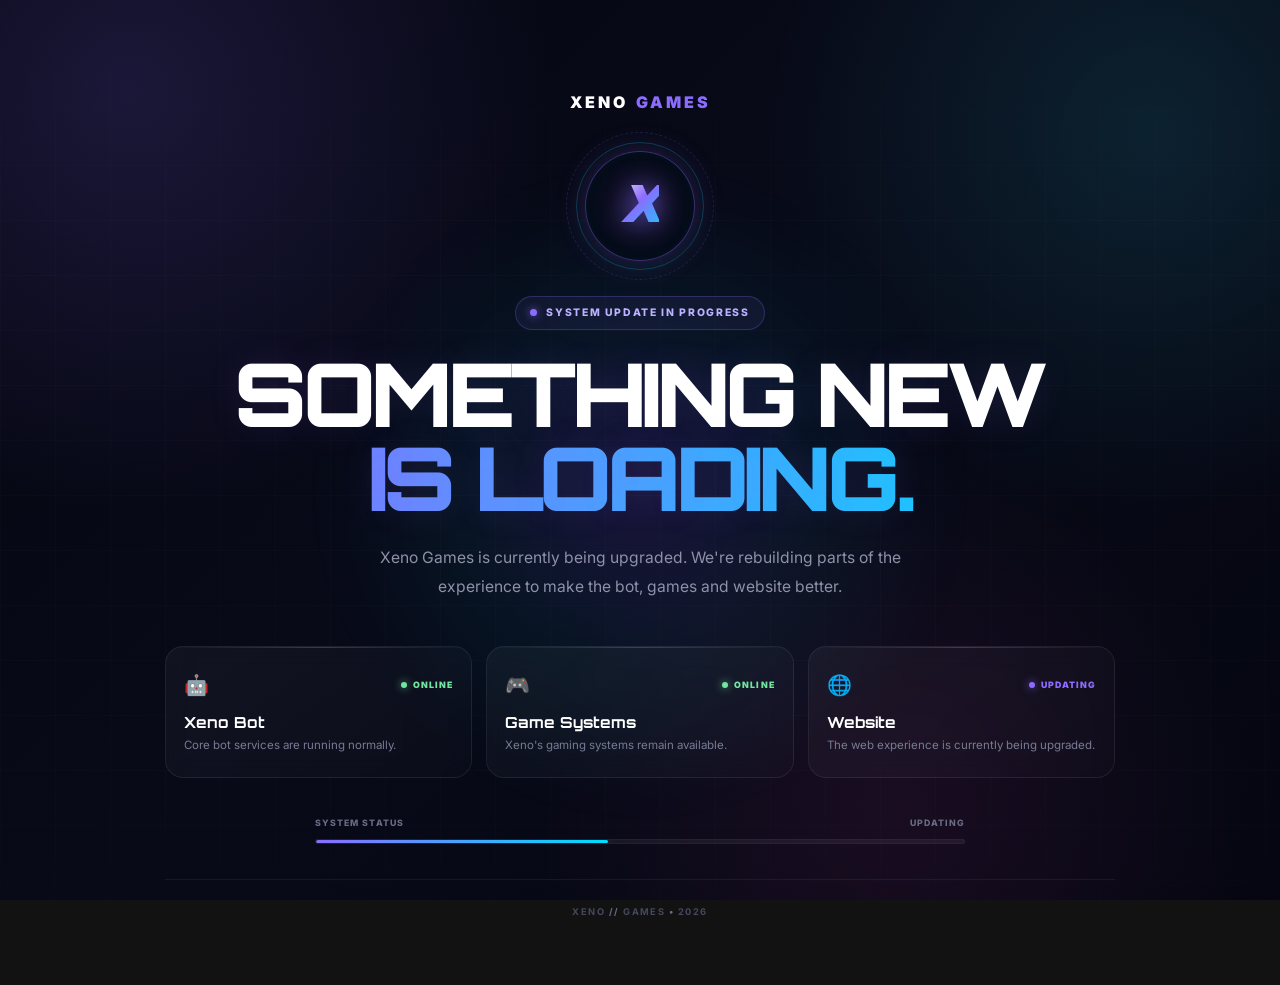
==== commit 22b49b58: "Update index.html" ====
--- a/index.html
+++ b/index.html
@@ -10,6 +10,8 @@
     <title>Xeno Games — Discord Gaming Hub</title>
 
     <link rel="stylesheet" href="style.css?v=5">
+    <script src="maintenance.js"></script>
+    
 </head>
 
 <body>
--- a/style.css
+++ b/style.css
@@ -1,18 +1,20 @@
 @import url('https://fonts.googleapis.com/css2?family=Inter:wght@400;500;600;700;800&family=Orbitron:wght@500;600;700;800;900&display=swap');
 
+
 /* =========================================================
-   XENO PROJECTS — GAMING / CYBER THEME
+   XENO GAMES — LIVE CYBER GAMING SYSTEM
 ========================================================= */
 
 :root {
+
     --bg: #050611;
     --bg-2: #080a18;
-    --panel: rgba(15, 18, 38, 0.78);
+
+    --panel: rgba(15,18,38,0.78);
     --panel-solid: #0f1226;
-    --panel-2: rgba(21, 25, 52, 0.9);
-
-    --border: rgba(126, 110, 255, 0.18);
-    --border-hover: rgba(126, 110, 255, 0.48);
+
+    --border: rgba(126,110,255,0.18);
+    --border-hover: rgba(126,110,255,0.48);
 
     --text: #f4f5ff;
     --muted: #969bb8;
@@ -29,8 +31,9 @@
     --green: #52e09b;
     --red: #ff5f72;
 
-    --radius: 14px;
-}
+    --radius: 15px;
+}
+
 
 /* =========================================================
    RESET
@@ -47,6 +50,7 @@
 }
 
 body {
+
     min-height: 100vh;
 
     font-family:
@@ -66,17 +70,17 @@
     background:
         radial-gradient(
             circle at 10% 10%,
-            rgba(140, 108, 255, 0.16),
+            rgba(140,108,255,0.16),
             transparent 30%
         ),
         radial-gradient(
             circle at 90% 15%,
-            rgba(53, 231, 255, 0.11),
+            rgba(53,231,255,0.11),
             transparent 28%
         ),
         radial-gradient(
             circle at 70% 90%,
-            rgba(255, 79, 195, 0.08),
+            rgba(255,79,195,0.08),
             transparent 30%
         ),
         linear-gradient(
@@ -89,7 +93,13 @@
     background-attachment: fixed;
 }
 
+
+/* =========================================================
+   AMBIENT EFFECTS
+========================================================= */
+
 body::before {
+
     content: "";
 
     position: fixed;
@@ -98,7 +108,7 @@
 
     pointer-events: none;
 
-    opacity: 0.18;
+    opacity: 0.17;
 
     background-image:
         linear-gradient(
@@ -113,14 +123,95 @@
 
     background-size: 45px 45px;
 
-    mask-image: linear-gradient(
-        to bottom,
-        black,
-        transparent 85%
-    );
-
-    z-index: -1;
-}
+    mask-image:
+        linear-gradient(
+            to bottom,
+            black,
+            transparent 90%
+        );
+
+    -webkit-mask-image:
+        linear-gradient(
+            to bottom,
+            black,
+            transparent 90%
+        );
+
+    z-index: -3;
+
+    animation: gridMove 18s linear infinite;
+}
+
+.ambient {
+
+    position: fixed;
+
+    border-radius: 50%;
+
+    pointer-events: none;
+
+    filter: blur(70px);
+
+    z-index: -2;
+
+    opacity: 0.5;
+
+    animation: ambientFloat 10s ease-in-out infinite alternate;
+}
+
+.ambient-one {
+
+    width: 350px;
+    height: 350px;
+
+    top: 10%;
+    left: -180px;
+
+    background: rgba(140,108,255,0.13);
+}
+
+.ambient-two {
+
+    width: 300px;
+    height: 300px;
+
+    right: -130px;
+    top: 45%;
+
+    background: rgba(53,231,255,0.10);
+
+    animation-delay: -4s;
+}
+
+.scanline {
+
+    position: fixed;
+
+    inset: 0;
+
+    pointer-events: none;
+
+    background:
+        linear-gradient(
+            to bottom,
+            transparent 0%,
+            rgba(53,231,255,0.025) 50%,
+            transparent 100%
+        );
+
+    background-size: 100% 8px;
+
+    opacity: 0.25;
+
+    z-index: 10000;
+
+    mix-blend-mode: screen;
+}
+
+
+/* =========================================================
+   LINKS
+========================================================= */
 
 a {
     color: inherit;
@@ -132,8 +223,9 @@
     -webkit-tap-highlight-color: transparent;
 }
 
+
 /* =========================================================
-   GAMING TYPOGRAPHY
+   TYPOGRAPHY
 ========================================================= */
 
 h1,
@@ -144,7 +236,10 @@
 .nav-cta,
 .btn,
 .eyebrow,
-.command-name {
+.command-name,
+.feature-label,
+.event-tag {
+
     font-family:
         "Orbitron",
         "Inter",
@@ -171,11 +266,14 @@
     font-weight: 700;
 }
 
+
 /* =========================================================
    NAVBAR
+   MERGED / GLASS STYLE
 ========================================================= */
 
 .navbar {
+
     position: sticky;
 
     top: 0;
@@ -185,19 +283,25 @@
     width: 100%;
 
     background:
-        rgba(5, 6, 17, 0.72);
+        linear-gradient(
+            180deg,
+            rgba(5,6,17,0.78),
+            rgba(5,6,17,0.55)
+        );
 
     border-bottom:
-        1px solid rgba(140, 108, 255, 0.16);
-
-    backdrop-filter: blur(22px);
-    -webkit-backdrop-filter: blur(22px);
+        1px solid rgba(140,108,255,0.12);
+
+    backdrop-filter: blur(14px);
+
+    -webkit-backdrop-filter: blur(14px);
 
     box-shadow:
-        0 10px 40px rgba(0, 0, 0, 0.18);
+        0 8px 35px rgba(0,0,0,0.12);
 }
 
 .nav-inner {
+
     max-width: 1150px;
 
     min-height: 72px;
@@ -216,6 +320,7 @@
 }
 
 .logo {
+
     font-size: 1rem;
 
     font-weight: 900;
@@ -223,17 +328,26 @@
     letter-spacing: 0.09em;
 
     white-space: nowrap;
+
+    transition:
+        transform 0.3s ease;
+}
+
+.logo:hover {
+    transform: translateY(-1px);
 }
 
 .logo span {
+
     color: var(--cyan);
 
     text-shadow:
-        0 0 15px rgba(53, 231, 255, 0.65),
-        0 0 35px rgba(53, 231, 255, 0.25);
+        0 0 15px rgba(53,231,255,0.65),
+        0 0 35px rgba(53,231,255,0.25);
 }
 
 .nav-links {
+
     display: flex;
 
     align-items: center;
@@ -242,6 +356,7 @@
 }
 
 .nav-links a {
+
     position: relative;
 
     padding: 9px 12px;
@@ -257,13 +372,14 @@
     letter-spacing: 0.035em;
 
     transition:
-        color 0.2s ease,
-        background 0.2s ease,
-        transform 0.2s ease;
+        color 0.25s ease,
+        background 0.25s ease,
+        transform 0.25s ease;
 }
 
 .nav-links a:hover,
 .nav-links a.active {
+
     color: white;
 
     background:
@@ -277,6 +393,7 @@
 }
 
 .nav-links a.active::after {
+
     content: "";
 
     position: absolute;
@@ -298,14 +415,19 @@
         );
 
     box-shadow:
-        0 0 10px rgba(53, 231, 255, 0.5);
-}
+        0 0 10px rgba(53,231,255,0.5);
+
+    animation:
+        navGlow 2s ease-in-out infinite;
+}
+
 
 /* =========================================================
-   DISCORD BUTTON
+   NAV CTA
 ========================================================= */
 
 .nav-cta {
+
     color: #050611 !important;
 
     background:
@@ -324,16 +446,17 @@
         0 0 22px rgba(53,231,255,0.18),
         0 0 35px rgba(140,108,255,0.12);
 
-    transition:
-        transform 0.2s ease,
-        filter 0.2s ease,
-        box-shadow 0.2s ease;
+    animation:
+        buttonGlow 3s ease-in-out infinite;
 }
 
 .nav-cta:hover {
+
     color: #050611 !important;
 
-    transform: translateY(-2px) scale(1.02);
+    transform:
+        translateY(-2px)
+        scale(1.02) !important;
 
     filter: brightness(1.1);
 
@@ -342,12 +465,18 @@
         0 0 45px rgba(140,108,255,0.22);
 }
 
+
 /* =========================================================
    GENERAL
 ========================================================= */
 
 .container {
-    width: min(1150px, calc(100% - 36px));
+
+    width:
+        min(
+            1150px,
+            calc(100% - 36px)
+        );
 
     margin: auto;
 }
@@ -356,13 +485,66 @@
     padding: 95px 0;
 }
 
+.compact-section {
+    padding-top: 55px;
+}
+
 .section-header {
+
     max-width: 700px;
 
     margin-bottom: 40px;
 }
 
+.section-header p {
+
+    margin-top: 17px;
+
+    color: var(--muted);
+
+    font-size: 1rem;
+}
+
+.split-header {
+
+    max-width: none;
+
+    display: flex;
+
+    align-items: flex-end;
+
+    justify-content: space-between;
+
+    gap: 30px;
+}
+
+.text-link {
+
+    color: var(--cyan);
+
+    font-family: "Orbitron", sans-serif;
+
+    font-size: 0.68rem;
+
+    font-weight: 800;
+
+    white-space: nowrap;
+
+    transition:
+        transform 0.2s ease,
+        text-shadow 0.2s ease;
+}
+
+.text-link:hover {
+
+    transform: translateX(4px);
+
+    text-shadow:
+        0 0 15px rgba(53,231,255,0.55);
+}
+
 .eyebrow {
+
     display: inline-block;
 
     margin-bottom: 14px;
@@ -391,30 +573,65 @@
         clamp(2rem, 4vw, 3.1rem);
 }
 
-.section-header p,
-.muted {
+.section-header h2 {
+    margin-bottom: 0;
+}
+
+p {
     color: var(--muted);
 }
 
-.section-header p {
-    margin-top: 17px;
-
-    font-size: 1rem;
-}
 
 /* =========================================================
    HERO
 ========================================================= */
 
 .hero {
+
     position: relative;
 
-    padding: 120px 0 90px;
+    min-height: 690px;
+
+    padding: 115px 0 90px;
 
     overflow: hidden;
+
+    display: flex;
+
+    align-items: center;
 }
 
 .hero::before {
+
+    content: "";
+
+    position: absolute;
+
+    width: 700px;
+    height: 700px;
+
+    top: -320px;
+    right: -180px;
+
+    border-radius: 50%;
+
+    background:
+        radial-gradient(
+            circle,
+            rgba(53,231,255,0.15),
+            transparent 65%
+        );
+
+    filter: blur(20px);
+
+    pointer-events: none;
+
+    animation:
+        heroGlow 6s ease-in-out infinite alternate;
+}
+
+.hero::after {
+
     content: "";
 
     position: absolute;
@@ -422,55 +639,42 @@
     width: 600px;
     height: 600px;
 
-    top: -300px;
-    right: -180px;
+    left: -350px;
+    bottom: -330px;
 
     border-radius: 50%;
 
     background:
         radial-gradient(
             circle,
-            rgba(53,231,255,0.14),
+            rgba(140,108,255,0.17),
             transparent 65%
         );
 
-    filter: blur(20px);
-
     pointer-events: none;
-}
-
-.hero::after {
-    content: "";
-
-    position: absolute;
-
-    width: 500px;
-    height: 500px;
-
-    left: -300px;
-    bottom: -300px;
-
-    border-radius: 50%;
-
-    background:
-        radial-gradient(
-            circle,
-            rgba(140,108,255,0.16),
-            transparent 65%
-        );
-
-    pointer-events: none;
+
+    animation:
+        heroGlow 8s ease-in-out infinite alternate-reverse;
+}
+
+.hero .container {
+
+    position: relative;
+
+    z-index: 2;
 }
 
 .hero-content {
+
     position: relative;
 
-    z-index: 2;
-
-    max-width: 820px;
+    z-index: 5;
+
+    max-width: 760px;
 }
 
 .hero h1 span {
+
     color: transparent;
 
     background:
@@ -478,17 +682,25 @@
             90deg,
             var(--cyan),
             var(--purple),
-            var(--pink)
-        );
+            var(--pink),
+            var(--cyan)
+        );
+
+    background-size: 300% 100%;
 
     background-clip: text;
+
     -webkit-background-clip: text;
+
+    animation:
+        gradientFlow 5s ease infinite;
 
     text-shadow:
         0 0 35px rgba(140,108,255,0.16);
 }
 
 .hero-description {
+
     max-width: 680px;
 
     margin: 25px 0 32px;
@@ -497,12 +709,165 @@
 
     font-size: 1.08rem;
 }
+
+
+/* =========================================================
+   HERO ORBIT
+========================================================= */
+
+.hero-orbit {
+
+    position: absolute;
+
+    width: 500px;
+    height: 500px;
+
+    right: -40px;
+    top: 95px;
+
+    pointer-events: none;
+
+    opacity: 0.9;
+}
+
+.xeno-core {
+
+    position: absolute;
+
+    width: 105px;
+    height: 105px;
+
+    left: 50%;
+    top: 50%;
+
+    transform:
+        translate(-50%,-50%);
+
+    display: flex;
+
+    align-items: center;
+    justify-content: center;
+
+    border-radius: 28px;
+
+    background:
+        linear-gradient(
+            135deg,
+            rgba(53,231,255,0.16),
+            rgba(140,108,255,0.2)
+        );
+
+    border:
+        1px solid rgba(53,231,255,0.45);
+
+    box-shadow:
+        0 0 35px rgba(53,231,255,0.18),
+        0 0 80px rgba(140,108,255,0.16),
+        inset 0 0 35px rgba(255,255,255,0.04);
+
+    animation:
+        coreFloat 4s ease-in-out infinite;
+}
+
+.xeno-core span {
+
+    color: var(--cyan);
+
+    font-size: 3rem;
+
+    text-shadow:
+        0 0 25px rgba(53,231,255,0.8);
+
+    animation:
+        coreSpin 8s linear infinite;
+}
+
+.orbit {
+
+    position: absolute;
+
+    inset: 15%;
+
+    border:
+        1px solid rgba(53,231,255,0.14);
+
+    border-radius: 50%;
+
+    animation:
+        orbitSpin 16s linear infinite;
+}
+
+.orbit-two {
+
+    inset: 7%;
+
+    border-color:
+        rgba(140,108,255,0.13);
+
+    animation:
+        orbitSpinReverse 22s linear infinite;
+}
+
+.floating-symbol {
+
+    position: absolute;
+
+    width: 48px;
+    height: 48px;
+
+    display: flex;
+
+    align-items: center;
+    justify-content: center;
+
+    border-radius: 14px;
+
+    background:
+        rgba(10,12,28,0.78);
+
+    border:
+        1px solid rgba(140,108,255,0.25);
+
+    box-shadow:
+        0 0 25px rgba(140,108,255,0.12);
+
+    font-size: 1.25rem;
+
+    transition:
+        transform 0.2s ease;
+}
+
+.symbol-one {
+    left: 12%;
+    top: 34%;
+    animation: symbolFloat 4s ease-in-out infinite;
+}
+
+.symbol-two {
+    right: 15%;
+    top: 18%;
+    animation: symbolFloat 5s ease-in-out infinite -1s;
+}
+
+.symbol-three {
+    right: 7%;
+    bottom: 23%;
+    animation: symbolFloat 4.5s ease-in-out infinite -2s;
+}
+
+.symbol-four {
+    left: 20%;
+    bottom: 13%;
+    animation: symbolFloat 5.5s ease-in-out infinite -3s;
+}
+
 
 /* =========================================================
    STATUS
 ========================================================= */
 
 .status {
+
     display: inline-flex;
 
     align-items: center;
@@ -532,9 +897,12 @@
 }
 
 .status-dot {
+
     width: 7px;
     height: 7px;
 
+    flex-shrink: 0;
+
     border-radius: 50%;
 
     background: var(--green);
@@ -546,24 +914,65 @@
         pulse 2s infinite;
 }
 
-@keyframes pulse {
-    0%,
-    100% {
-        opacity: 1;
-        transform: scale(1);
-    }
-
-    50% {
-        opacity: 0.55;
-        transform: scale(0.8);
-    }
-}
+
+/* =========================================================
+   HERO STATS
+========================================================= */
+
+.hero-stats {
+
+    display: flex;
+
+    gap: 10px;
+
+    margin-top: 42px;
+}
+
+.stat {
+
+    min-width: 115px;
+
+    padding: 13px 15px;
+
+    border:
+        1px solid rgba(140,108,255,0.17);
+
+    border-radius: 11px;
+
+    background:
+        rgba(10,12,28,0.5);
+
+    backdrop-filter: blur(10px);
+}
+
+.stat strong {
+
+    display: block;
+
+    color: white;
+
+    font-family: "Orbitron", sans-serif;
+
+    font-size: 1.15rem;
+
+    text-shadow:
+        0 0 12px rgba(53,231,255,0.3);
+}
+
+.stat span {
+
+    color: var(--muted);
+
+    font-size: 0.67rem;
+}
+
 
 /* =========================================================
    BUTTONS
 ========================================================= */
 
 .buttons {
+
     display: flex;
 
     flex-wrap: wrap;
@@ -572,6 +981,7 @@
 }
 
 .btn {
+
     position: relative;
 
     display: inline-flex;
@@ -606,6 +1016,7 @@
 }
 
 .btn::before {
+
     content: "";
 
     position: absolute;
@@ -620,13 +1031,14 @@
         linear-gradient(
             90deg,
             transparent,
-            rgba(255,255,255,0.22),
+            rgba(255,255,255,0.24),
             transparent
         );
 
     transform: skewX(-20deg);
 
-    transition: left 0.55s ease;
+    transition:
+        left 0.55s ease;
 
     pointer-events: none;
 }
@@ -643,9 +1055,8 @@
     transform: translateY(0) scale(0.97);
 }
 
-/* CYAN + PURPLE */
-
 .btn-primary {
+
     color: #050611;
 
     background:
@@ -664,6 +1075,7 @@
 }
 
 .btn-primary:hover {
+
     filter: brightness(1.12);
 
     box-shadow:
@@ -671,9 +1083,13 @@
         0 0 50px rgba(140,108,255,0.22);
 }
 
-/* GLASS */
+.pulse-button {
+    animation:
+        buttonGlow 3s ease-in-out infinite;
+}
 
 .btn-secondary {
+
     color: var(--text);
 
     background:
@@ -686,6 +1102,7 @@
 }
 
 .btn-secondary:hover {
+
     color: var(--cyan);
 
     border-color:
@@ -698,115 +1115,647 @@
         0 0 25px rgba(53,231,255,0.12);
 }
 
-/* ORANGE */
-
-.btn-orange {
-    color: #180a03;
+
+/* =========================================================
+   BUTTON RIPPLE
+========================================================= */
+
+.button-ripple {
+
+    position: absolute;
+
+    width: 5px;
+    height: 5px;
+
+    border-radius: 50%;
+
+    background:
+        rgba(255,255,255,0.65);
+
+    transform:
+        translate(-50%,-50%)
+        scale(1);
+
+    animation:
+        ripple 0.65s ease-out forwards;
+
+    pointer-events: none;
+}
+
+
+/* =========================================================
+   CATEGORY CARDS
+========================================================= */
+
+.category-grid {
+
+    display: grid;
+
+    grid-template-columns:
+        repeat(3,1fr);
+
+    gap: 16px;
+}
+
+.category-card {
+
+    position: relative;
+
+    display: grid;
+
+    grid-template-columns: auto 1fr auto;
+
+    align-items: center;
+
+    gap: 16px;
+
+    padding: 22px;
+
+    border:
+        1px solid var(--border);
+
+    border-radius: var(--radius);
+
+    background:
+        linear-gradient(
+            145deg,
+            rgba(18,22,48,0.82),
+            rgba(10,12,28,0.72)
+        );
+
+    overflow: hidden;
+
+    transition:
+        transform 0.3s ease,
+        border-color 0.3s ease,
+        box-shadow 0.3s ease;
+}
+
+.category-card::after {
+
+    content: "";
+
+    position: absolute;
+
+    width: 100px;
+    height: 100px;
+
+    right: -50px;
+    top: -50px;
+
+    border-radius: 50%;
+
+    background:
+        rgba(53,231,255,0.08);
+
+    filter: blur(20px);
+
+    transition:
+        transform 0.4s ease;
+}
+
+.category-card:hover {
+
+    transform:
+        translateY(-6px);
+
+    border-color:
+        rgba(53,231,255,0.35);
+
+    box-shadow:
+        0 20px 45px rgba(0,0,0,0.25),
+        0 0 30px rgba(53,231,255,0.07);
+}
+
+.category-card:hover::after {
+    transform: scale(2.5);
+}
+
+.category-icon {
+
+    width: 52px;
+    height: 52px;
+
+    display: flex;
+
+    align-items: center;
+    justify-content: center;
+
+    border-radius: 13px;
 
     background:
         linear-gradient(
             135deg,
-            var(--orange),
-            #ffc06d
+            rgba(53,231,255,0.09),
+            rgba(140,108,255,0.13)
+        );
+
+    border:
+        1px solid rgba(53,231,255,0.18);
+
+    font-size: 1.35rem;
+}
+
+.category-card span {
+
+    color: var(--cyan);
+
+    font-family: "Orbitron", sans-serif;
+
+    font-size: 0.58rem;
+
+    letter-spacing: 0.15em;
+}
+
+.category-card h3 {
+    margin: 2px 0;
+}
+
+.category-card p {
+    font-size: 0.78rem;
+}
+
+.category-card b {
+
+    color: var(--cyan);
+
+    font-size: 1.2rem;
+
+    transition:
+        transform 0.25s ease;
+}
+
+.category-card:hover b {
+    transform: translateX(5px);
+}
+
+
+/* =========================================================
+   EVENTS
+========================================================= */
+
+.event-section {
+    position: relative;
+}
+
+.event-grid {
+
+    display: grid;
+
+    grid-template-columns:
+        repeat(4,1fr);
+
+    gap: 16px;
+}
+
+.full-events {
+    grid-template-columns:
+        repeat(3,1fr);
+}
+
+.event-card {
+
+    position: relative;
+
+    min-height: 285px;
+
+    padding: 24px;
+
+    border:
+        1px solid var(--border);
+
+    border-radius: var(--radius);
+
+    background:
+        linear-gradient(
+            145deg,
+            rgba(18,22,48,0.88),
+            rgba(9,11,26,0.82)
+        );
+
+    overflow: hidden;
+
+    transition:
+        transform 0.3s ease,
+        border-color 0.3s ease,
+        box-shadow 0.3s ease;
+}
+
+.event-card::before {
+
+    content: "";
+
+    position: absolute;
+
+    left: 0;
+    right: 0;
+    top: 0;
+
+    height: 2px;
+
+    background:
+        linear-gradient(
+            90deg,
+            transparent,
+            var(--event-color, var(--cyan)),
+            transparent
         );
 
     box-shadow:
-        0 0 25px rgba(255,145,77,0.16);
-}
-
-.btn-orange:hover {
-    filter: brightness(1.1);
+        0 0 20px var(--event-color, var(--cyan));
+
+    animation:
+        eventLine 3s ease-in-out infinite;
+}
+
+.event-card::after {
+
+    content: "";
+
+    position: absolute;
+
+    width: 180px;
+    height: 180px;
+
+    right: -90px;
+    bottom: -100px;
+
+    border-radius: 50%;
+
+    background:
+        var(--event-color, var(--cyan));
+
+    opacity: 0.06;
+
+    filter: blur(25px);
+
+    transition:
+        transform 0.4s ease,
+        opacity 0.4s ease;
+}
+
+.event-card:hover {
+
+    transform:
+        translateY(-8px)
+        scale(1.01);
+
+    border-color:
+        color-mix(
+            in srgb,
+            var(--event-color,var(--cyan)) 45%,
+            transparent
+        );
 
     box-shadow:
-        0 0 35px rgba(255,145,77,0.3);
-}
-
-/* PURPLE */
-
-.btn-purple {
-    color: white;
+        0 25px 55px rgba(0,0,0,0.28),
+        0 0 35px
+        color-mix(
+            in srgb,
+            var(--event-color,var(--cyan)) 12%,
+            transparent
+        );
+}
+
+.event-card:hover::after {
+
+    transform: scale(2.2);
+
+    opacity: 0.1;
+}
+
+.temporal {
+    --event-color: #35e7ff;
+}
+
+.meteor {
+    --event-color: #ff914d;
+}
+
+.double {
+    --event-color: #52e09b;
+}
+
+.boss {
+    --event-color: #ff5f72;
+}
+
+.gamble {
+    --event-color: #ff4fc3;
+}
+
+.raid {
+    --event-color: #8c6cff;
+}
+
+.event-top {
+
+    display: flex;
+
+    align-items: center;
+
+    justify-content: space-between;
+
+    gap: 10px;
+
+    margin-bottom: 25px;
+}
+
+.event-icon {
+
+    width: 47px;
+    height: 47px;
+
+    display: flex;
+
+    align-items: center;
+    justify-content: center;
+
+    border-radius: 12px;
+
+    background:
+        rgba(255,255,255,0.035);
+
+    border:
+        1px solid
+        color-mix(
+            in srgb,
+            var(--event-color,var(--cyan)) 30%,
+            transparent
+        );
+
+    font-size: 1.3rem;
+}
+
+.event-tag {
+
+    color: var(--event-color,var(--cyan));
+
+    font-size: 0.52rem;
+
+    font-weight: 900;
+
+    letter-spacing: 0.12em;
+}
+
+.event-card h3 {
+    font-size: 1.1rem;
+}
+
+.event-card p {
+
+    margin-top: 10px;
+
+    font-size: 0.81rem;
+
+    line-height: 1.7;
+}
+
+.event-footer,
+.event-details {
+
+    display: flex;
+
+    flex-wrap: wrap;
+
+    gap: 7px;
+
+    margin-top: 25px;
+}
+
+.event-footer span,
+.event-details span {
+
+    padding: 6px 8px;
+
+    border-radius: 7px;
+
+    background:
+        rgba(255,255,255,0.035);
+
+    color: var(--muted);
+
+    font-family: "Orbitron", sans-serif;
+
+    font-size: 0.49rem;
+
+    letter-spacing: 0.04em;
+}
+
+
+/* =========================================================
+   ECONOMY
+========================================================= */
+
+.economy-panel {
+
+    position: relative;
+
+    min-height: 320px;
+
+    display: flex;
+
+    align-items: center;
+
+    justify-content: space-between;
+
+    gap: 40px;
+
+    padding: 45px;
+
+    border:
+        1px solid rgba(53,231,255,0.2);
+
+    border-radius: 18px;
 
     background:
         linear-gradient(
             135deg,
-            #7357ff,
-            #bd73ff
-        );
+            rgba(53,231,255,0.06),
+            rgba(140,108,255,0.1),
+            rgba(10,12,28,0.88)
+        );
+
+    overflow: hidden;
+}
+
+.economy-panel::before {
+
+    content: "";
+
+    position: absolute;
+
+    width: 500px;
+    height: 500px;
+
+    right: -250px;
+    top: -200px;
+
+    border-radius: 50%;
+
+    background:
+        radial-gradient(
+            circle,
+            rgba(53,231,255,0.13),
+            transparent 65%
+        );
+
+    animation:
+        heroGlow 6s ease-in-out infinite alternate;
+}
+
+.economy-content {
+
+    position: relative;
+
+    z-index: 2;
+
+    max-width: 680px;
+}
+
+.economy-content h2 span {
+
+    color: transparent;
+
+    background:
+        linear-gradient(
+            90deg,
+            var(--cyan),
+            var(--purple)
+        );
+
+    background-clip: text;
+
+    -webkit-background-clip: text;
+}
+
+.economy-content p {
+
+    margin-top: 17px;
+
+    max-width: 620px;
+}
+
+.economy-pills {
+
+    display: flex;
+
+    flex-wrap: wrap;
+
+    gap: 8px;
+
+    margin-top: 25px;
+}
+
+.economy-pills span {
+
+    padding: 8px 11px;
+
+    border:
+        1px solid rgba(140,108,255,0.2);
+
+    border-radius: 999px;
+
+    background:
+        rgba(255,255,255,0.025);
+
+    color: var(--muted);
+
+    font-size: 0.68rem;
+}
+
+.coin-display {
+
+    position: relative;
+
+    width: 190px;
+    height: 190px;
+
+    display: flex;
+
+    flex-direction: column;
+
+    align-items: center;
+    justify-content: center;
+
+    flex-shrink: 0;
+
+    z-index: 2;
+}
+
+.coin {
+
+    width: 110px;
+    height: 110px;
+
+    display: flex;
+
+    align-items: center;
+    justify-content: center;
+
+    border-radius: 50%;
+
+    color: #050611;
+
+    background:
+        linear-gradient(
+            135deg,
+            var(--cyan),
+            var(--purple)
+        );
+
+    border:
+        4px solid rgba(255,255,255,0.2);
+
+    font-family: "Orbitron", sans-serif;
+
+    font-size: 2.8rem;
+
+    font-weight: 900;
 
     box-shadow:
-        0 0 25px rgba(140,108,255,0.2);
-}
-
-.btn-purple:hover {
-    filter: brightness(1.1);
-
-    box-shadow:
-        0 0 35px rgba(140,108,255,0.35);
-}
-
-/* GREEN */
-
-.btn-green {
-    color: #06130d;
-
-    background:
-        linear-gradient(
-            135deg,
-            var(--green),
-            #9af5c8
-        );
-
-    box-shadow:
-        0 0 25px rgba(82,224,155,0.15);
-}
-
-.btn-green:hover {
-    filter: brightness(1.08);
-
-    box-shadow:
-        0 0 35px rgba(82,224,155,0.3);
-}
-
-/* PINK */
-
-.btn-pink {
-    color: white;
-
-    background:
-        linear-gradient(
-            135deg,
-            var(--pink),
-            #8c6cff
-        );
-
-    box-shadow:
-        0 0 25px rgba(255,79,195,0.16);
-}
-
-.btn-pink:hover {
-    filter: brightness(1.1);
-
-    box-shadow:
-        0 0 35px rgba(255,79,195,0.3);
-}
+        0 0 30px rgba(53,231,255,0.3),
+        0 0 70px rgba(140,108,255,0.2);
+
+    animation:
+        coinFloat 3s ease-in-out infinite;
+}
+
+.coin-display span {
+
+    margin-top: 15px;
+
+    color: var(--muted);
+
+    font-family: "Orbitron", sans-serif;
+
+    font-size: 0.55rem;
+
+    letter-spacing: 0.15em;
+}
+
 
 /* =========================================================
-   CARDS
+   FEATURE CARDS
 ========================================================= */
 
-.grid {
+.feature-grid {
+
     display: grid;
 
     grid-template-columns:
-        repeat(3, 1fr);
+        repeat(3,1fr);
 
     gap: 18px;
 }
 
-.card {
+.feature-card {
+
     position: relative;
 
-    padding: 25px;
+    min-height: 270px;
+
+    padding: 28px;
 
     border:
         1px solid var(--border);
@@ -820,8 +1769,108 @@
             rgba(10,12,28,0.76)
         );
 
+    overflow: hidden;
+
+    transition:
+        transform 0.3s ease,
+        border-color 0.3s ease,
+        box-shadow 0.3s ease;
+}
+
+.feature-card:hover {
+
+    transform:
+        translateY(-8px);
+
+    border-color:
+        var(--border-hover);
+
+    box-shadow:
+        0 25px 55px rgba(0,0,0,0.27),
+        0 0 30px rgba(140,108,255,0.08);
+}
+
+.feature-number {
+
+    position: absolute;
+
+    right: 20px;
+    top: 15px;
+
+    color: rgba(255,255,255,0.045);
+
+    font-family: "Orbitron", sans-serif;
+
+    font-size: 3.5rem;
+
+    font-weight: 900;
+}
+
+.feature-label {
+
+    position: absolute;
+
+    bottom: 22px;
+    left: 28px;
+
+    color: var(--cyan);
+
+    font-size: 0.51rem;
+
+    letter-spacing: 0.14em;
+}
+
+.feature-card p {
+
+    margin-top: 10px;
+
+    font-size: 0.84rem;
+}
+
+
+/* =========================================================
+   NORMAL CARDS
+========================================================= */
+
+.grid {
+
+    display: grid;
+
+    grid-template-columns:
+        repeat(3,1fr);
+
+    gap: 18px;
+}
+
+.economy-grid {
+
+    display: grid;
+
+    grid-template-columns:
+        repeat(3,1fr);
+
+    gap: 18px;
+}
+
+.card {
+
+    position: relative;
+
+    padding: 25px;
+
+    border:
+        1px solid var(--border);
+
+    border-radius: var(--radius);
+
+    background:
+        linear-gradient(
+            145deg,
+            rgba(18,22,48,0.86),
+            rgba(10,12,28,0.76)
+        );
+
     backdrop-filter: blur(14px);
-    -webkit-backdrop-filter: blur(14px);
 
     overflow: hidden;
 
@@ -833,6 +1882,7 @@
 }
 
 .card::before {
+
     content: "";
 
     position: absolute;
@@ -854,11 +1904,14 @@
 
     opacity: 0;
 
-    transition: opacity 0.25s ease;
+    transition:
+        opacity 0.25s ease;
 }
 
 .card:hover {
-    transform: translateY(-7px);
+
+    transform:
+        translateY(-7px);
 
     border-color:
         var(--border-hover);
@@ -880,6 +1933,7 @@
 }
 
 .card-icon {
+
     width: 45px;
     height: 45px;
 
@@ -902,9 +1956,6 @@
             rgba(140,108,255,0.12)
         );
 
-    box-shadow:
-        inset 0 0 20px rgba(140,108,255,0.04);
-
     font-size: 1.2rem;
 }
 
@@ -913,22 +1964,68 @@
 }
 
 .card p {
-    color: var(--muted);
-
     font-size: 0.88rem;
 }
 
+
 /* =========================================================
-   COMMANDS
+   COMMAND SYSTEM
 ========================================================= */
 
+.command-category {
+
+    margin-bottom: 70px;
+}
+
+.category-heading {
+
+    display: flex;
+
+    align-items: center;
+
+    gap: 15px;
+
+    margin-bottom: 22px;
+}
+
+.category-heading-icon {
+
+    width: 50px;
+    height: 50px;
+
+    display: flex;
+
+    align-items: center;
+    justify-content: center;
+
+    border-radius: 13px;
+
+    border:
+        1px solid rgba(53,231,255,0.2);
+
+    background:
+        rgba(53,231,255,0.05);
+
+    font-size: 1.3rem;
+}
+
+.category-heading .eyebrow {
+    margin-bottom: 2px;
+}
+
+.category-heading h2 {
+    font-size: 1.65rem;
+}
+
 .command-list {
+
     display: grid;
 
-    gap: 12px;
+    gap: 10px;
 }
 
 .command {
+
     position: relative;
 
     display: flex;
@@ -958,8 +2055,35 @@
         box-shadow 0.2s ease;
 }
 
+.command::before {
+
+    content: "";
+
+    position: absolute;
+
+    left: 0;
+    top: 20%;
+    bottom: 20%;
+
+    width: 2px;
+
+    border-radius: 99px;
+
+    background: var(--cyan);
+
+    box-shadow:
+        0 0 12px rgba(53,231,255,0.5);
+
+    opacity: 0;
+
+    transition:
+        opacity 0.2s ease;
+}
+
 .command:hover {
-    transform: translateX(5px);
+
+    transform:
+        translateX(5px);
 
     border-color:
         rgba(53,231,255,0.35);
@@ -972,7 +2096,12 @@
         -3px 0 20px rgba(53,231,255,0.05);
 }
 
+.command:hover::before {
+    opacity: 1;
+}
+
 .command-name {
+
     color: var(--cyan);
 
     font-size: 0.78rem;
@@ -984,18 +2113,21 @@
 }
 
 .command-description {
+
     color: var(--muted);
 
     font-size: 0.88rem;
 
     text-align: right;
 }
+
 
 /* =========================================================
    INFO PANEL
 ========================================================= */
 
 .info-panel {
+
     position: relative;
 
     padding: 30px;
@@ -1020,6 +2152,7 @@
 }
 
 .info-panel::after {
+
     content: "";
 
     position: absolute;
@@ -1038,27 +2171,30 @@
     filter: blur(40px);
 
     pointer-events: none;
+
+    animation:
+        ambientFloat 5s ease-in-out infinite alternate;
 }
 
 .info-panel p {
     margin-top: 10px;
-
-    color: var(--muted);
-}
+}
+
 
 /* =========================================================
    DONATION
 ========================================================= */
 
 .donate-box {
-    max-width: 760px;
-
-    padding: 38px;
+
+    max-width: 850px;
+
+    padding: 42px;
 
     border:
         1px solid rgba(255,145,77,0.25);
 
-    border-radius: 16px;
+    border-radius: 18px;
 
     background:
         linear-gradient(
@@ -1076,69 +2212,42 @@
     margin-bottom: 13px;
 }
 
-.donate-box p {
-    color: var(--muted);
-}
-
-.payment-list {
-    display: grid;
-
-    grid-template-columns:
-        repeat(3, 1fr);
-
-    gap: 13px;
-
-    margin-top: 28px;
-}
-
-.payment {
-    padding: 18px;
+.support-status {
+
+    display: inline-flex;
+
+    align-items: center;
+
+    gap: 9px;
+
+    margin-top: 25px;
+
+    padding: 10px 14px;
 
     border:
-        1px solid var(--border);
-
-    border-radius: 11px;
-
-    background:
-        rgba(7,9,22,0.72);
-
-    transition:
-        transform 0.2s ease,
-        border-color 0.2s ease,
-        background 0.2s ease;
-}
-
-.payment:hover {
-    transform: translateY(-4px);
-
-    border-color:
-        rgba(255,145,77,0.35);
-
-    background:
-        rgba(20,17,34,0.9);
-}
-
-.payment strong {
-    display: block;
-
-    margin-bottom: 5px;
+        1px solid rgba(255,145,77,0.25);
+
+    border-radius: 999px;
+
+    color: #ffc49e;
+
+    background:
+        rgba(255,145,77,0.06);
 
     font-family: "Orbitron", sans-serif;
 
-    font-size: 0.78rem;
-}
-
-.payment span {
-    color: var(--muted);
-
-    font-size: 0.8rem;
-}
+    font-size: 0.58rem;
+
+    letter-spacing: 0.08em;
+}
+
 
 /* =========================================================
    AD SLOT
 ========================================================= */
 
 .ad-slot {
+
     width: 100%;
 
     min-height: 90px;
@@ -1148,7 +2257,6 @@
     display: flex;
 
     align-items: center;
-
     justify-content: center;
 
     border:
@@ -1167,52 +2275,77 @@
 
     text-transform: uppercase;
 }
+
 
 /* =========================================================
    PAGE HERO
 ========================================================= */
 
 .page-hero {
+
     position: relative;
 
-    padding: 85px 0 40px;
+    padding: 100px 0 50px;
 
     overflow: hidden;
 }
 
-.page-hero::after {
+.page-hero::before {
+
     content: "";
 
     position: absolute;
 
-    width: 350px;
-    height: 350px;
-
-    right: -150px;
-    top: -130px;
+    width: 450px;
+    height: 450px;
+
+    right: -220px;
+    top: -170px;
 
     border-radius: 50%;
 
     background:
         radial-gradient(
             circle,
-            rgba(140,108,255,0.13),
+            rgba(53,231,255,0.12),
             transparent 68%
         );
 
-    pointer-events: none;
+    filter: blur(10px);
+
+    animation:
+        heroGlow 6s ease-in-out infinite alternate;
 }
 
 .page-hero h1 {
+
     position: relative;
 
     z-index: 1;
 
     font-size:
-        clamp(2.4rem, 6vw, 4.2rem);
+        clamp(2.4rem,6vw,4.2rem);
+}
+
+.page-hero h1 span {
+
+    color: transparent;
+
+    background:
+        linear-gradient(
+            90deg,
+            var(--cyan),
+            var(--purple),
+            var(--pink)
+        );
+
+    background-clip: text;
+
+    -webkit-background-clip: text;
 }
 
 .page-hero p {
+
     position: relative;
 
     z-index: 1;
@@ -1220,15 +2353,309 @@
     max-width: 650px;
 
     margin-top: 16px;
+}
+
+
+/* =========================================================
+   CTA PANEL
+========================================================= */
+
+.cta-panel {
+
+    position: relative;
+
+    text-align: center;
+
+    padding: 65px 30px;
+
+    border:
+        1px solid rgba(53,231,255,0.2);
+
+    border-radius: 18px;
+
+    background:
+        radial-gradient(
+            circle at center,
+            rgba(53,231,255,0.08),
+            transparent 55%
+        ),
+        rgba(10,12,28,0.72);
+
+    overflow: hidden;
+}
+
+.cta-panel h2 {
+
+    margin-bottom: 10px;
+}
+
+.cta-panel p {
+
+    margin-bottom: 25px;
+}
+
+.cta-panel .buttons {
+
+    justify-content: center;
+}
+
+
+/* =========================================================
+   MAINTENANCE
+========================================================= */
+
+.maintenance-page {
+
+    min-height: 100vh;
+
+    display: flex;
+
+    flex-direction: column;
+}
+
+.maintenance-main {
+
+    flex: 1;
+
+    display: flex;
+
+    align-items: center;
+
+    justify-content: center;
+
+    padding: 60px 20px;
+}
+
+.maintenance-card {
+
+    width: min(720px,100%);
+
+    padding: 55px;
+
+    text-align: center;
+
+    border:
+        1px solid rgba(53,231,255,0.2);
+
+    border-radius: 22px;
+
+    background:
+        linear-gradient(
+            145deg,
+            rgba(18,22,48,0.92),
+            rgba(8,10,24,0.88)
+        );
+
+    box-shadow:
+        0 30px 100px rgba(0,0,0,0.4),
+        0 0 60px rgba(53,231,255,0.05);
+
+    backdrop-filter: blur(20px);
+
+    overflow: hidden;
+}
+
+.maintenance-symbol {
+
+    width: 90px;
+    height: 90px;
+
+    margin: 0 auto 25px;
+
+    display: flex;
+
+    align-items: center;
+    justify-content: center;
+
+    border-radius: 25px;
+
+    background:
+        linear-gradient(
+            135deg,
+            rgba(53,231,255,0.12),
+            rgba(140,108,255,0.16)
+        );
+
+    border:
+        1px solid rgba(53,231,255,0.3);
+
+    font-size: 2.2rem;
+
+    box-shadow:
+        0 0 35px rgba(53,231,255,0.13);
+
+    animation:
+        maintenanceFloat 3s ease-in-out infinite;
+}
+
+.maintenance-card h1 {
+
+    font-size:
+        clamp(2.4rem,6vw,4.5rem);
+
+    margin-bottom: 20px;
+}
+
+.maintenance-card h1 span {
+
+    color: transparent;
+
+    background:
+        linear-gradient(
+            90deg,
+            var(--cyan),
+            var(--purple)
+        );
+
+    background-clip: text;
+
+    -webkit-background-clip: text;
+}
+
+.maintenance-card > p {
+
+    max-width: 560px;
+
+    margin: auto;
+
+    font-size: 0.95rem;
+}
+
+.maintenance-status {
+    margin-bottom: 20px;
+}
+
+.maintenance-line {
+
+    width: 100%;
+
+    height: 1px;
+
+    margin: 32px 0;
+
+    background:
+        linear-gradient(
+            90deg,
+            transparent,
+            rgba(53,231,255,0.3),
+            rgba(140,108,255,0.3),
+            transparent
+        );
+}
+
+.maintenance-info {
+
+    display: grid;
+
+    grid-template-columns:
+        repeat(3,1fr);
+
+    gap: 10px;
+}
+
+.maintenance-info div {
+
+    padding: 14px;
+
+    border:
+        1px solid rgba(140,108,255,0.13);
+
+    border-radius: 10px;
+
+    background:
+        rgba(255,255,255,0.025);
+}
+
+.maintenance-info strong {
+
+    display: block;
+
+    color: var(--cyan);
+
+    font-family: "Orbitron", sans-serif;
+
+    font-size: 0.52rem;
+
+    letter-spacing: 0.1em;
+}
+
+.maintenance-info span {
+
+    display: block;
+
+    margin-top: 4px;
 
     color: var(--muted);
-}
+
+    font-size: 0.61rem;
+}
+
+.maintenance-loader {
+
+    width: 100%;
+
+    height: 3px;
+
+    margin: 30px 0 14px;
+
+    border-radius: 99px;
+
+    background:
+        rgba(255,255,255,0.05);
+
+    overflow: hidden;
+}
+
+.maintenance-loader span {
+
+    display: block;
+
+    width: 35%;
+
+    height: 100%;
+
+    background:
+        linear-gradient(
+            90deg,
+            var(--purple),
+            var(--cyan)
+        );
+
+    box-shadow:
+        0 0 15px var(--cyan);
+
+    animation:
+        maintenanceLoad 2s ease-in-out infinite;
+}
+
+.maintenance-card small {
+
+    color: #626985;
+
+    font-size: 0.7rem;
+}
+
+.maintenance-footer {
+
+    padding: 25px;
+
+    text-align: center;
+
+    color: #626985;
+
+    font-size: 0.7rem;
+
+    border-top:
+        1px solid rgba(140,108,255,0.12);
+}
+
 
 /* =========================================================
    FOOTER
 ========================================================= */
 
 footer {
+
     position: relative;
 
     margin-top: 70px;
@@ -1243,6 +2670,7 @@
 }
 
 .footer-inner {
+
     max-width: 1150px;
 
     margin: auto;
@@ -1259,18 +2687,21 @@
 }
 
 .footer-text {
+
     color: var(--muted);
 
     font-size: 0.78rem;
 }
 
 .footer-links {
+
     display: flex;
 
     gap: 18px;
 }
 
 .footer-links a {
+
     color: var(--muted);
 
     font-size: 0.78rem;
@@ -1281,24 +2712,53 @@
 }
 
 .footer-links a:hover {
+
     color: var(--cyan);
 
-    transform: translateY(-2px);
-}
+    transform:
+        translateY(-2px);
+}
+
+
+/* =========================================================
+   SCROLL REVEAL
+========================================================= */
+
+.reveal {
+
+    opacity: 0;
+
+    transform:
+        translateY(25px);
+
+    transition:
+        opacity 0.7s ease,
+        transform 0.7s ease;
+}
+
+.reveal.visible {
+
+    opacity: 1;
+
+    transform:
+        translateY(0);
+}
+
 
 /* =========================================================
    SELECTION
 ========================================================= */
 
 ::selection {
+
     color: #050611;
 
     background:
         var(--cyan);
 }
 
-/*
-=========================================================
+
+/* =========================================================
    SCROLLBAR
 ========================================================= */
 
@@ -1311,6 +2771,7 @@
 }
 
 ::-webkit-scrollbar-thumb {
+
     border-radius: 99px;
 
     background:
@@ -1321,27 +2782,289 @@
 }
 
 ::-webkit-scrollbar-thumb:hover {
+
     background:
         linear-gradient(
             var(--cyan),
             var(--pink)
         );
 }
+
+
+/* =========================================================
+   ANIMATIONS
+========================================================= */
+
+@keyframes pulse {
+
+    0%,100% {
+        opacity: 1;
+        transform: scale(1);
+    }
+
+    50% {
+        opacity: 0.55;
+        transform: scale(0.8);
+    }
+}
+
+@keyframes gridMove {
+
+    from {
+        background-position:
+            0 0;
+    }
+
+    to {
+        background-position:
+            45px 45px;
+    }
+}
+
+@keyframes ambientFloat {
+
+    from {
+        transform:
+            translate(0,0)
+            scale(1);
+    }
+
+    to {
+        transform:
+            translate(35px,-25px)
+            scale(1.12);
+    }
+}
+
+@keyframes heroGlow {
+
+    from {
+        transform:
+            scale(0.9);
+        opacity: 0.65;
+    }
+
+    to {
+        transform:
+            scale(1.12);
+        opacity: 1;
+    }
+}
+
+@keyframes gradientFlow {
+
+    0% {
+        background-position: 0% 50%;
+    }
+
+    50% {
+        background-position: 100% 50%;
+    }
+
+    100% {
+        background-position: 0% 50%;
+    }
+}
+
+@keyframes buttonGlow {
+
+    0%,100% {
+        box-shadow:
+            0 0 20px rgba(53,231,255,0.13),
+            0 0 30px rgba(140,108,255,0.08);
+    }
+
+    50% {
+        box-shadow:
+            0 0 32px rgba(53,231,255,0.27),
+            0 0 48px rgba(140,108,255,0.16);
+    }
+}
+
+@keyframes navGlow {
+
+    0%,100% {
+        opacity: 0.65;
+    }
+
+    50% {
+        opacity: 1;
+    }
+}
+
+@keyframes coreFloat {
+
+    0%,100% {
+        transform:
+            translate(-50%,-50%)
+            translateY(0);
+    }
+
+    50% {
+        transform:
+            translate(-50%,-50%)
+            translateY(-12px);
+    }
+}
+
+@keyframes coreSpin {
+
+    from {
+        transform: rotate(0deg);
+    }
+
+    to {
+        transform: rotate(360deg);
+    }
+}
+
+@keyframes orbitSpin {
+
+    from {
+        transform: rotate(0deg);
+    }
+
+    to {
+        transform: rotate(360deg);
+    }
+}
+
+@keyframes orbitSpinReverse {
+
+    from {
+        transform: rotate(360deg);
+    }
+
+    to {
+        transform: rotate(0deg);
+    }
+}
+
+@keyframes symbolFloat {
+
+    0%,100% {
+        transform:
+            translateY(0);
+    }
+
+    50% {
+        transform:
+            translateY(-12px);
+    }
+}
+
+@keyframes coinFloat {
+
+    0%,100% {
+        transform:
+            translateY(0)
+            rotate(-3deg);
+    }
+
+    50% {
+        transform:
+            translateY(-10px)
+            rotate(3deg);
+    }
+}
+
+@keyframes eventLine {
+
+    0%,100% {
+        opacity: 0.45;
+        transform: scaleX(0.75);
+    }
+
+    50% {
+        opacity: 1;
+        transform: scaleX(1);
+    }
+}
+
+@keyframes ripple {
+
+    from {
+        width: 5px;
+        height: 5px;
+        opacity: 0.8;
+    }
+
+    to {
+        width: 350px;
+        height: 350px;
+        opacity: 0;
+    }
+}
+
+@keyframes maintenanceFloat {
+
+    0%,100% {
+        transform:
+            translateY(0)
+            rotate(-2deg);
+    }
+
+    50% {
+        transform:
+            translateY(-10px)
+            rotate(2deg);
+    }
+}
+
+@keyframes maintenanceLoad {
+
+    0% {
+        transform:
+            translateX(-120%);
+    }
+
+    50% {
+        transform:
+            translateX(100%);
+    }
+
+    100% {
+        transform:
+            translateX(300%);
+    }
+}
+
 
 /* =========================================================
    MOBILE
 ========================================================= */
 
+@media (max-width: 1050px) {
+
+    .hero-orbit {
+        right: -160px;
+        opacity: 0.55;
+    }
+
+    .event-grid {
+        grid-template-columns:
+            repeat(2,1fr);
+    }
+
+    .full-events {
+        grid-template-columns:
+            repeat(2,1fr);
+    }
+
+    .category-grid {
+        grid-template-columns:
+            repeat(2,1fr);
+    }
+
+    .feature-grid,
+    .economy-grid {
+        grid-template-columns:
+            repeat(2,1fr);
+    }
+}
+
+
 @media (max-width: 850px) {
-
-    .grid {
-        grid-template-columns:
-            repeat(2, 1fr);
-    }
-
-    .payment-list {
-        grid-template-columns: 1fr;
-    }
 
     .nav-links {
         gap: 2px;
@@ -1349,20 +3072,56 @@
 
     .nav-links a {
         padding: 8px 9px;
-
         font-size: 0.63rem;
     }
-}
-
-/* =========================================================
-   SMALL MOBILE
-========================================================= */
+
+    .hero {
+        min-height: 620px;
+    }
+
+    .hero-orbit {
+        right: -230px;
+        opacity: 0.35;
+    }
+
+    .economy-panel {
+        align-items: flex-start;
+    }
+
+    .coin-display {
+        width: 150px;
+    }
+}
+
 
 @media (max-width: 650px) {
+
+    /* =========================================
+       MOBILE NAVBAR — STAYS MERGED WITH SITE
+    ========================================= */
+
+    .navbar {
+
+        background:
+            linear-gradient(
+                180deg,
+                rgba(5,6,17,0.78),
+                rgba(5,6,17,0.52)
+            );
+
+        border-bottom:
+            1px solid rgba(140,108,255,0.10);
+
+        box-shadow:
+            0 6px 25px rgba(0,0,0,0.10);
+
+        backdrop-filter: blur(14px);
+
+        -webkit-backdrop-filter: blur(14px);
+    }
 
     .nav-inner {
         min-height: 64px;
-
         padding: 0 14px;
     }
 
@@ -1376,7 +3135,6 @@
 
     .nav-cta {
         padding: 8px 12px !important;
-
         font-size: 0.62rem !important;
     }
 
@@ -1389,18 +3147,86 @@
     }
 
     .hero {
-        padding: 80px 0 60px;
+
+        min-height: 650px;
+
+        padding:
+            75px 0 60px;
+    }
+
+    .hero-orbit {
+
+        width: 360px;
+        height: 360px;
+
+        top: 290px;
+        right: -105px;
+
+        opacity: 0.28;
+    }
+
+    .hero-content {
+        max-width: 100%;
+    }
+
+    .hero h1 {
+        font-size: 2.65rem;
+    }
+
+    .hero-description {
+        font-size: 0.94rem;
+    }
+
+    .hero-stats {
+        gap: 7px;
+    }
+
+    .stat {
+        min-width: 0;
+        flex: 1;
     }
 
     .section {
         padding: 65px 0;
     }
 
+    .compact-section {
+        padding-top: 35px;
+    }
+
+    .split-header {
+        align-items: flex-start;
+        flex-direction: column;
+    }
+
+    .category-grid,
+    .event-grid,
+    .full-events,
+    .feature-grid,
+    .economy-grid,
     .grid {
         grid-template-columns: 1fr;
     }
 
+    .category-card {
+        grid-template-columns: auto 1fr auto;
+    }
+
+    .economy-panel {
+
+        flex-direction: column;
+
+        padding: 28px;
+
+        text-align: left;
+    }
+
+    .coin-display {
+        align-self: center;
+    }
+
     .command {
+
         align-items: flex-start;
 
         flex-direction: column;
@@ -1412,11 +3238,16 @@
         text-align: left;
     }
 
-    .donate-box {
-        padding: 26px;
+    .maintenance-card {
+        padding: 32px 20px;
+    }
+
+    .maintenance-info {
+        grid-template-columns: 1fr;
     }
 
     .footer-inner {
+
         flex-direction: column;
 
         align-items: flex-start;
@@ -1427,6 +3258,7 @@
     }
 
     .btn {
+
         min-height: 46px;
 
         padding: 0 17px;
@@ -1434,6 +3266,7 @@
         font-size: 0.66rem;
     }
 }
+
 
 /* =========================================================
    REDUCED MOTION
@@ -1444,11 +3277,18 @@
     *,
     *::before,
     *::after {
+
         scroll-behavior: auto !important;
 
         animation-duration: 0.01ms !important;
+
         animation-iteration-count: 1 !important;
 
         transition-duration: 0.01ms !important;
     }
-   }
+
+    .reveal {
+        opacity: 1;
+        transform: none;
+    }
+}
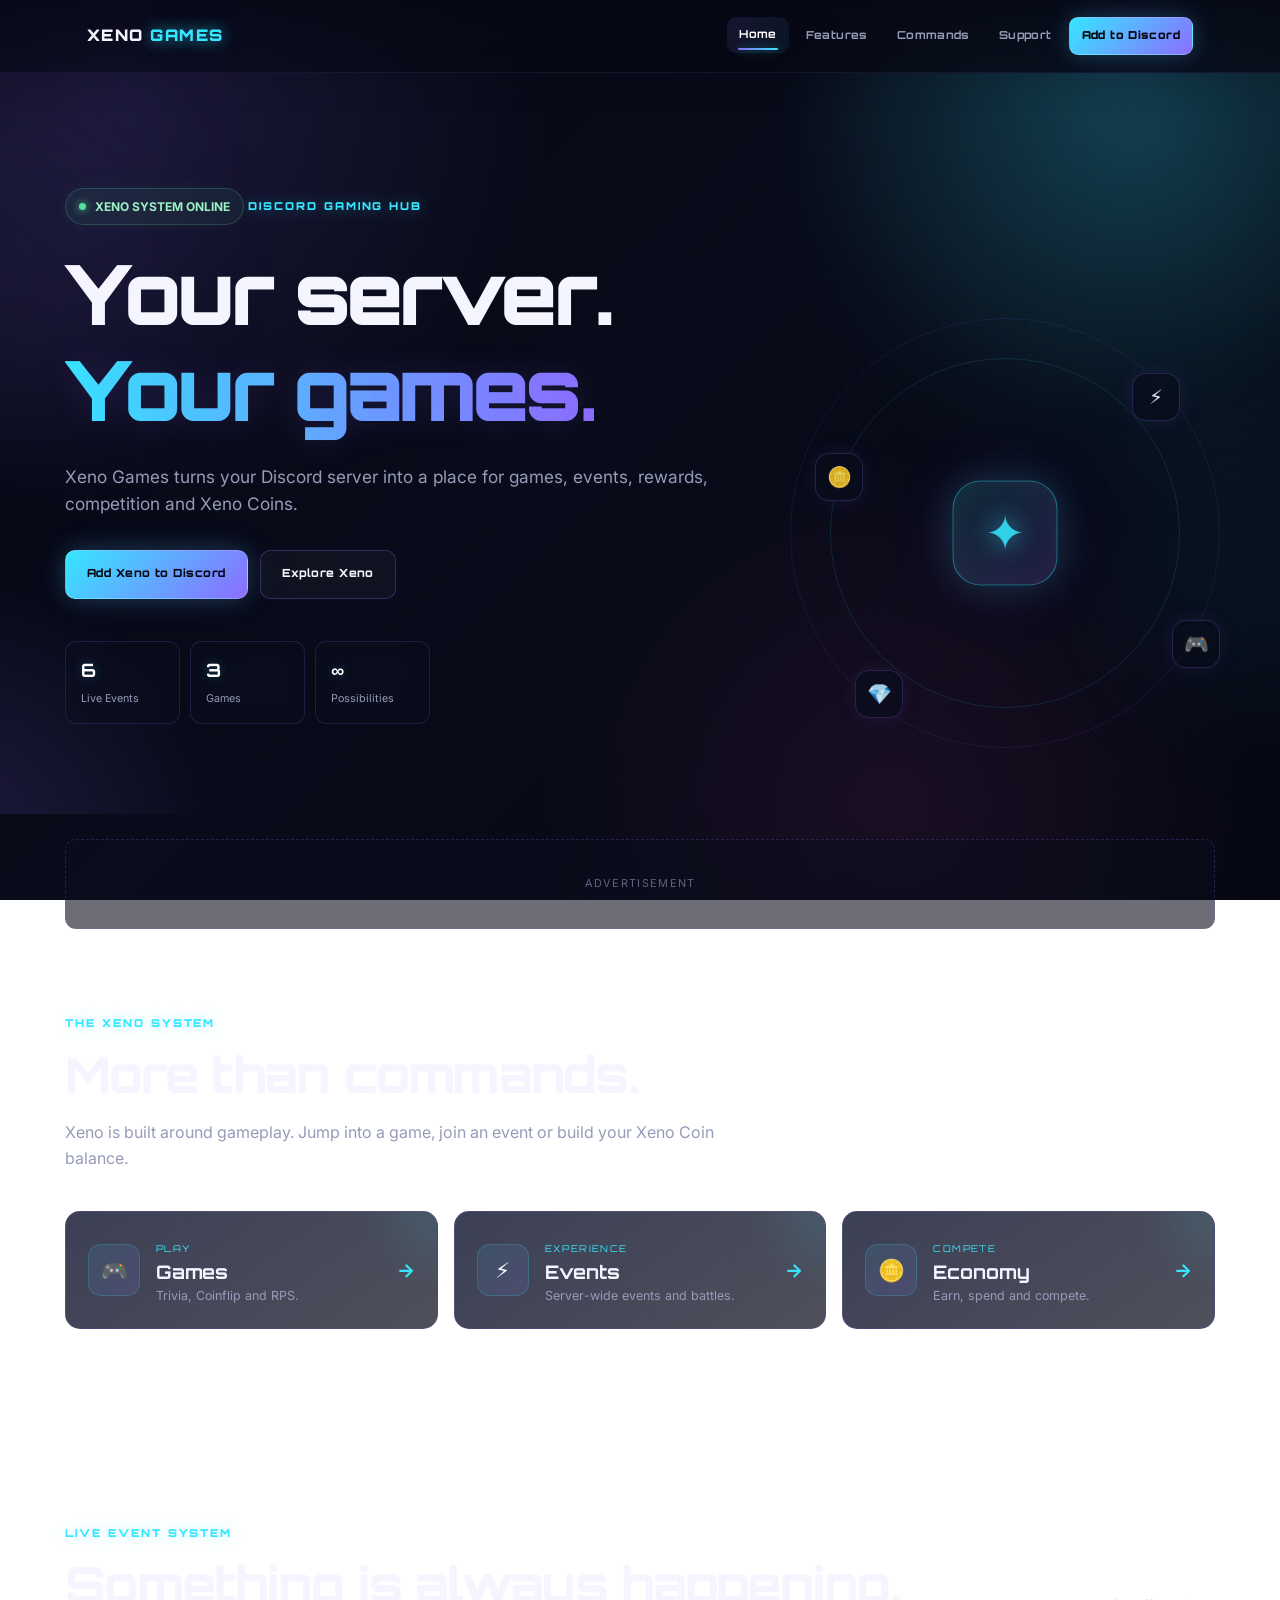
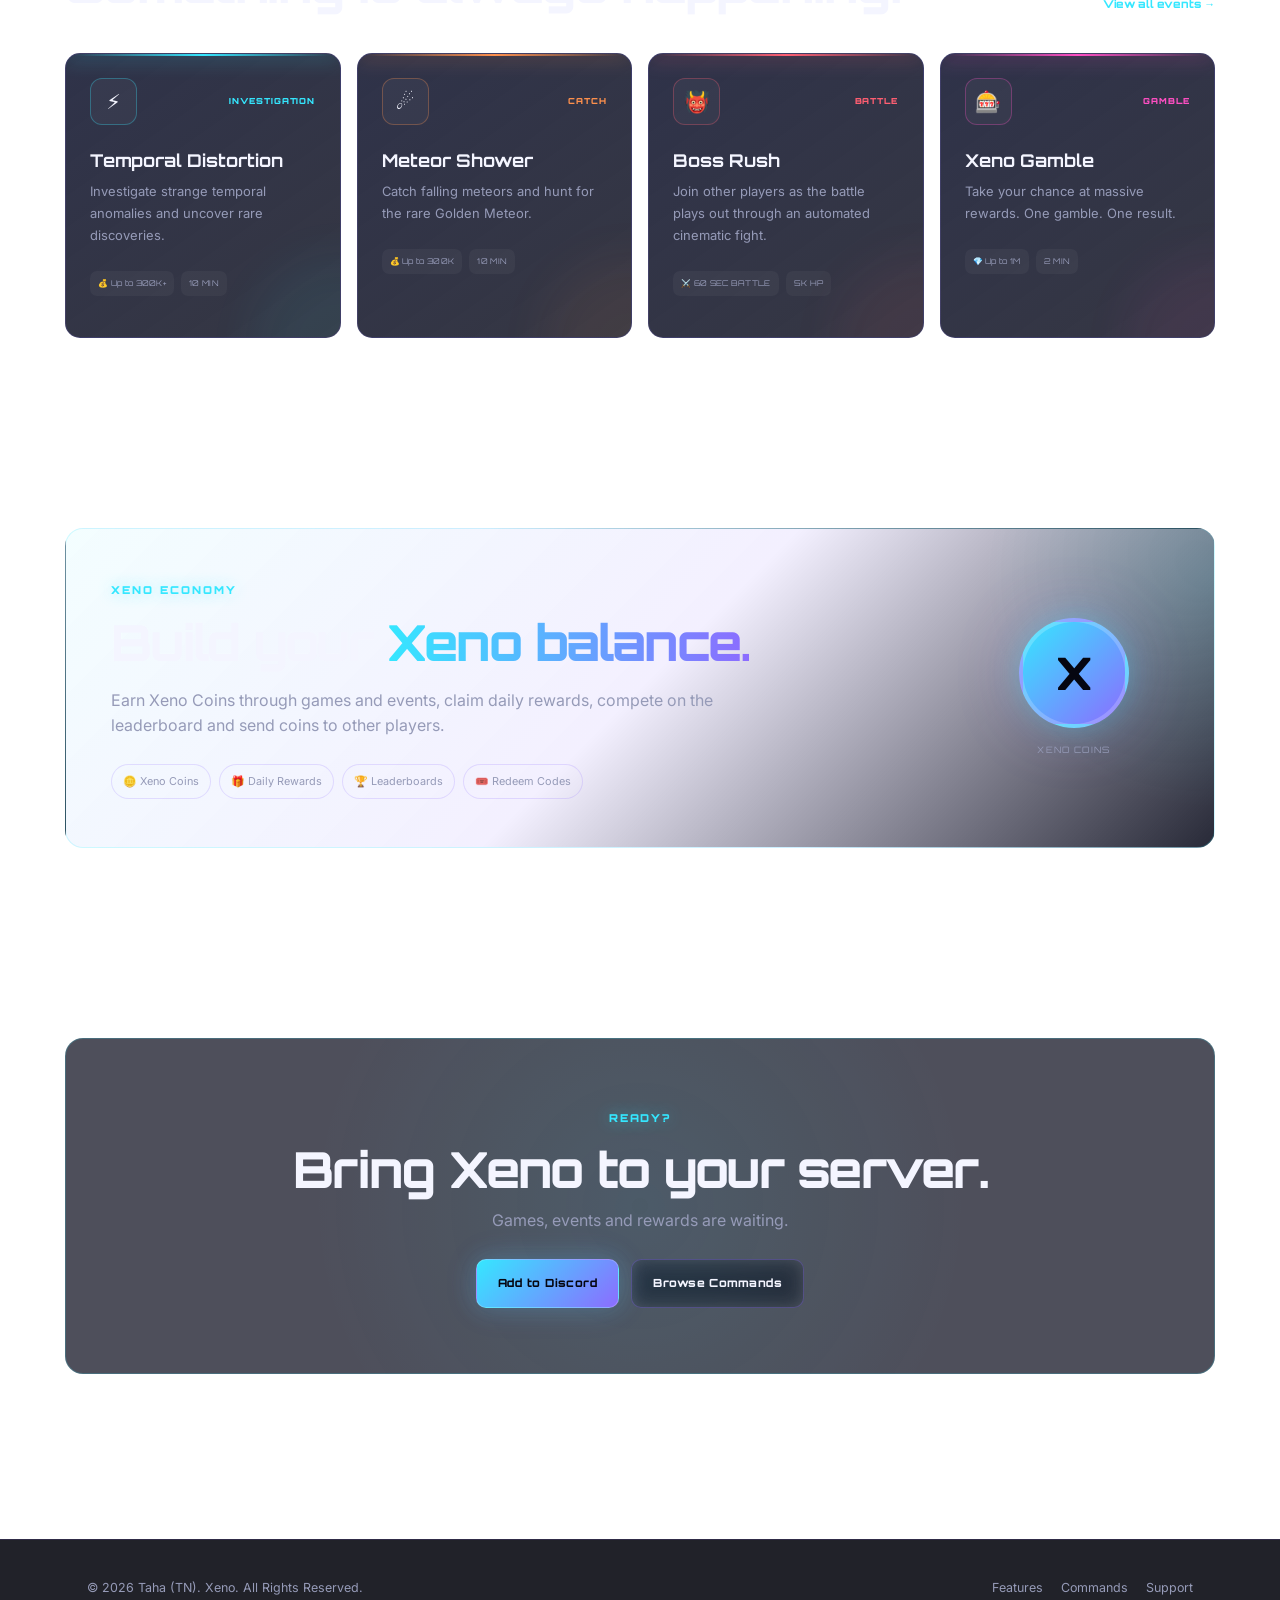
==== commit c38cbe5b: "Update index.html" ====
--- a/index.html
+++ b/index.html
@@ -386,7 +386,7 @@
     <div class="footer-inner">
 
         <div class="footer-text">
-            © 2026 Taha (TN). Xeno Games. Built for Discord communities.
+            © 2026 Taha (TN). Xeno. All Rights Reserved.
         </div>
 
         <div class="footer-links">
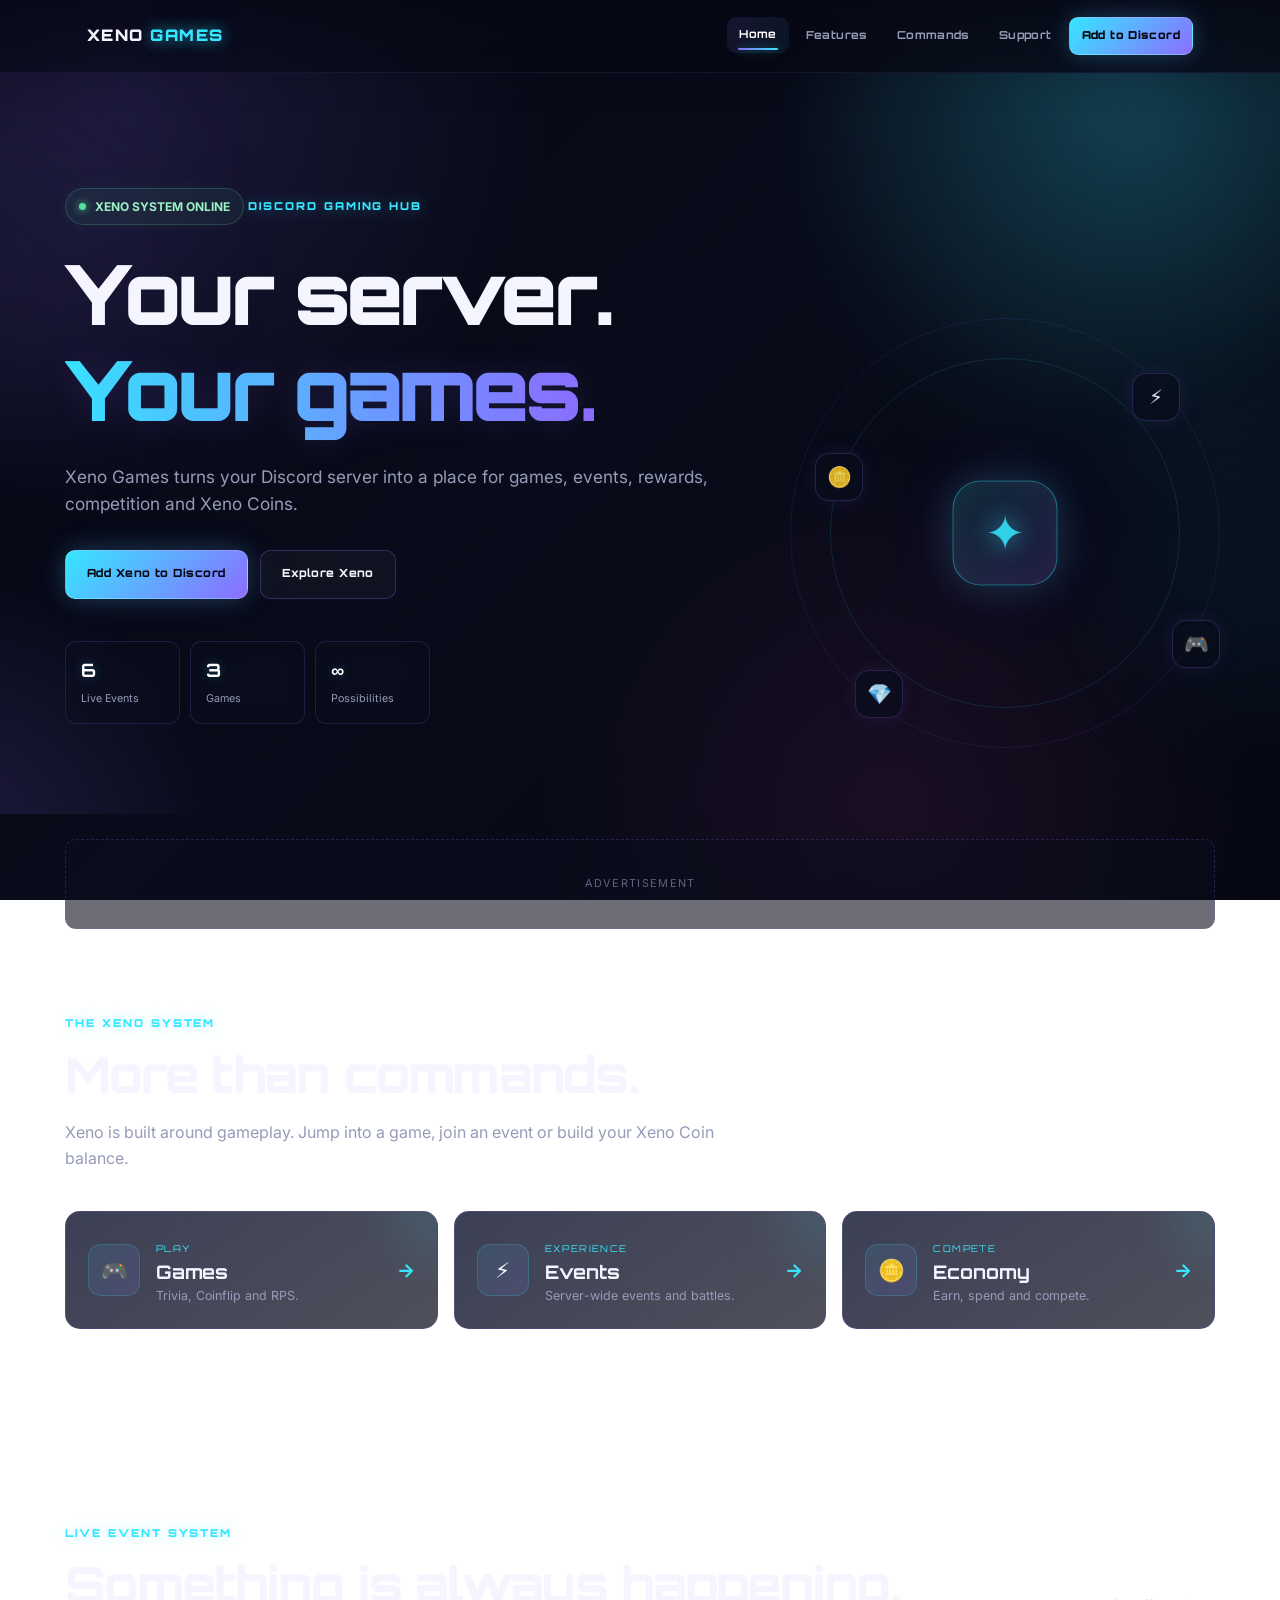
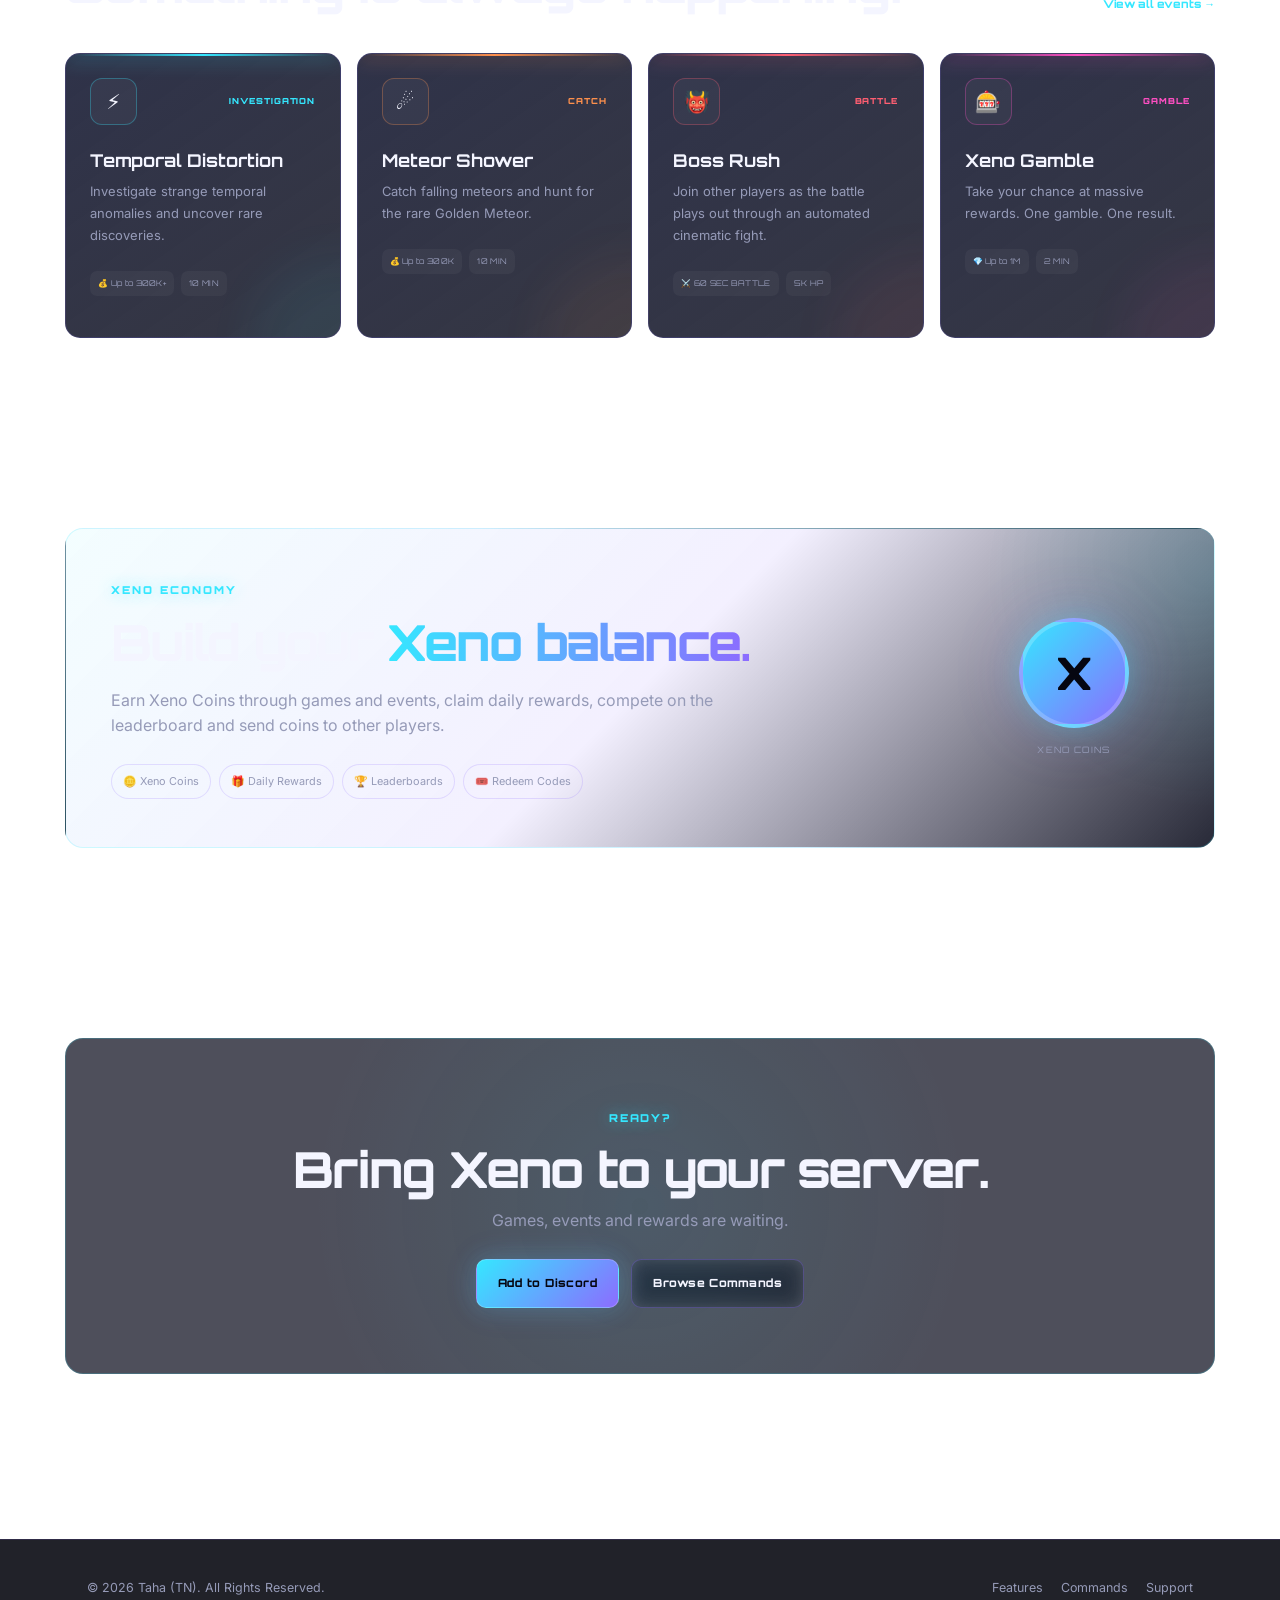
==== commit 7b65995f: "Update index.html" ====
--- a/index.html
+++ b/index.html
@@ -386,7 +386,7 @@
     <div class="footer-inner">
 
         <div class="footer-text">
-            © 2026 Taha (TN). Xeno. All Rights Reserved.
+            © 2026 Taha (TN). All Rights Reserved.
         </div>
 
         <div class="footer-links">
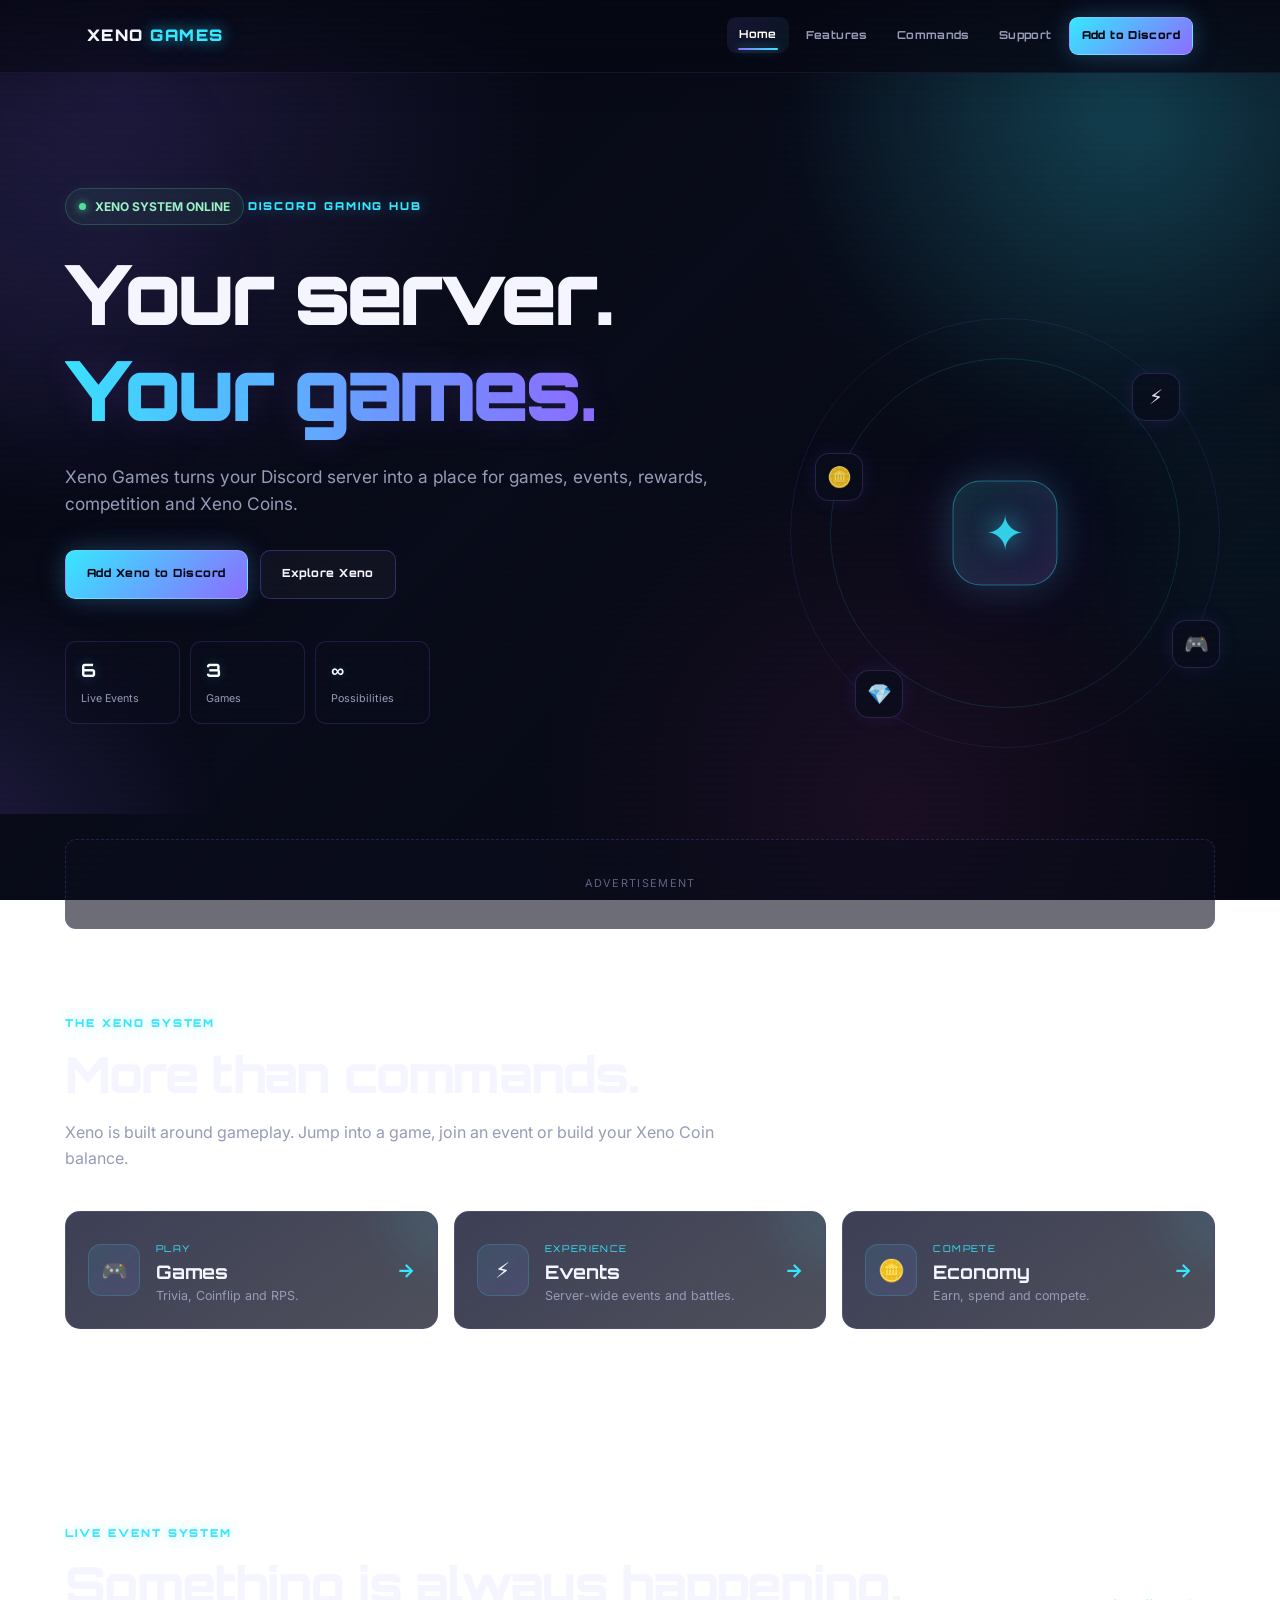
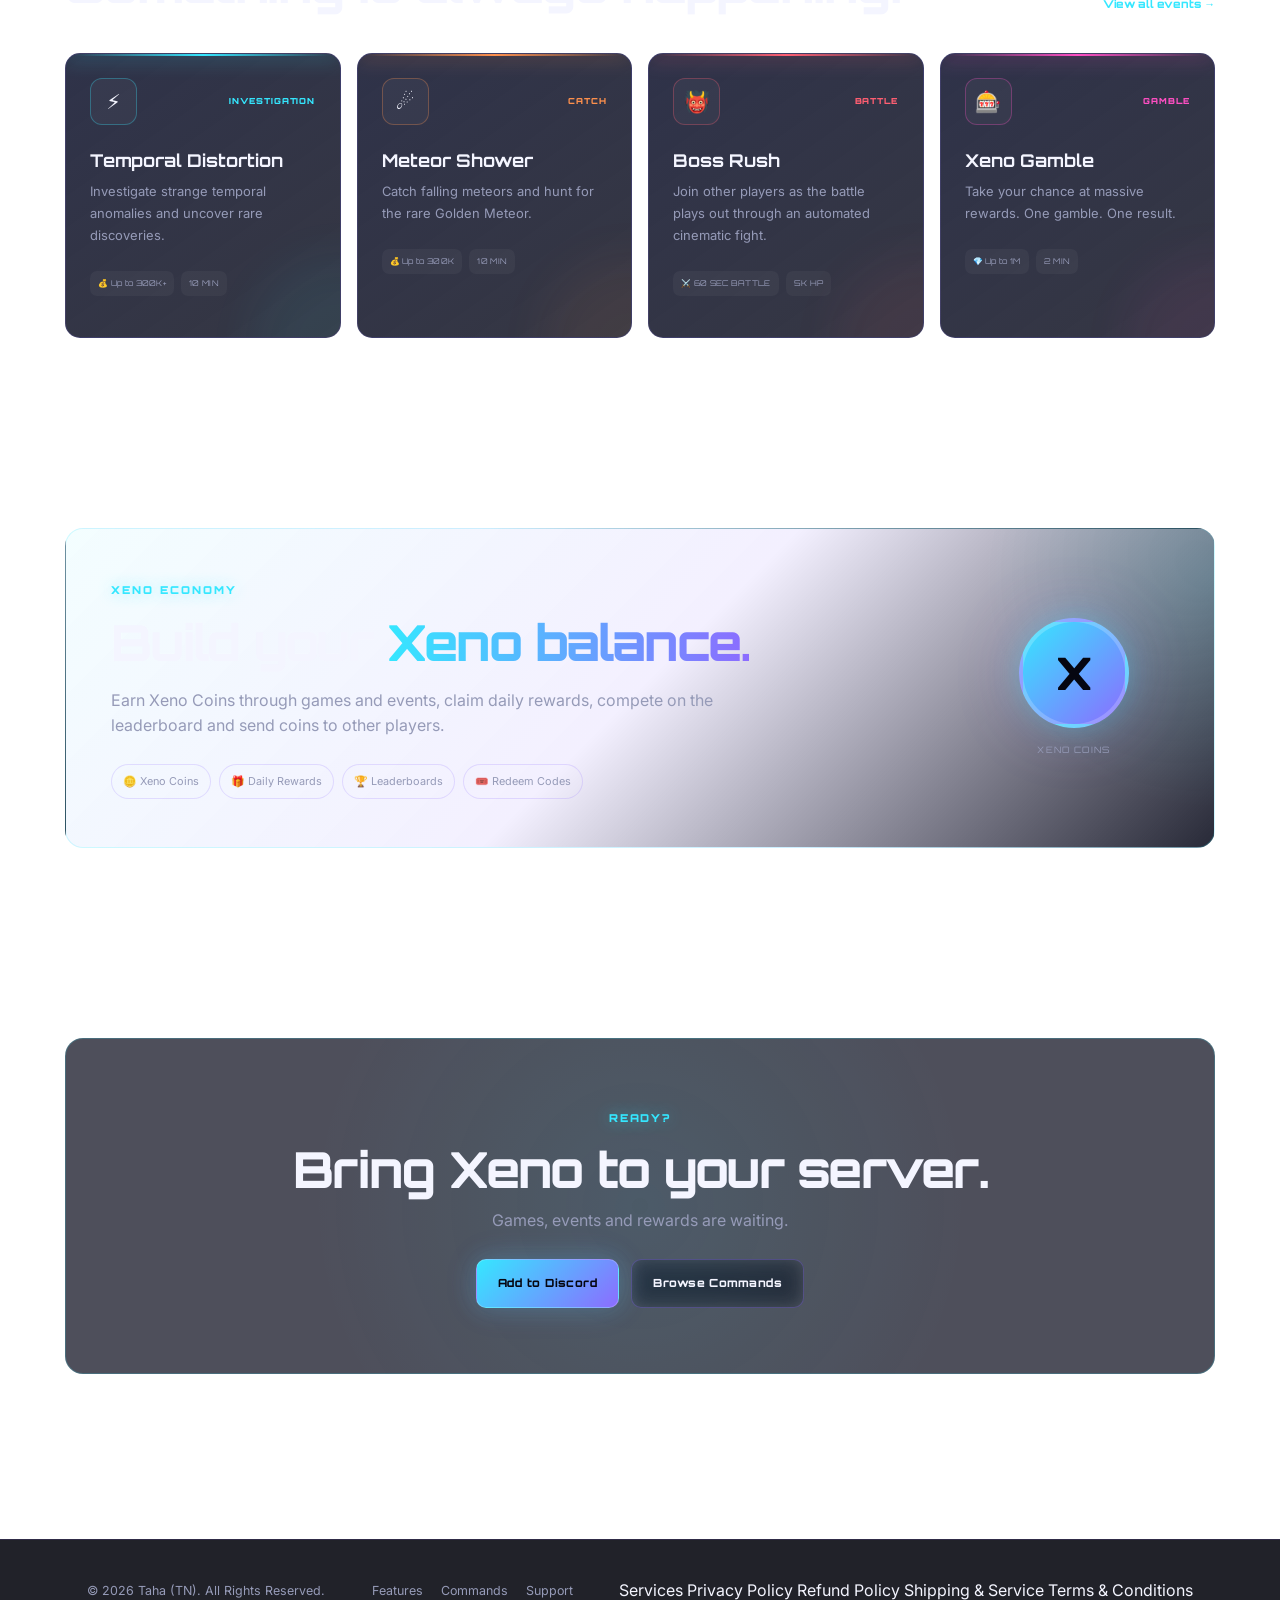
==== commit 920ff6f5: "Update index.html" ====
--- a/index.html
+++ b/index.html
@@ -394,6 +394,13 @@
             <a href="commands.html">Commands</a>
             <a href="donate.html">Support</a>
         </div>
+        <div class="legal-links">
+    <a href="services.html">Services</a>
+    <a href="privacy.html">Privacy Policy</a>
+    <a href="refund.html">Refund Policy</a>
+    <a href="shipping.html">Shipping &amp; Service</a>
+    <a href="terms.html">Terms &amp; Conditions</a>
+        </div>
 
     </div>
 </footer>
